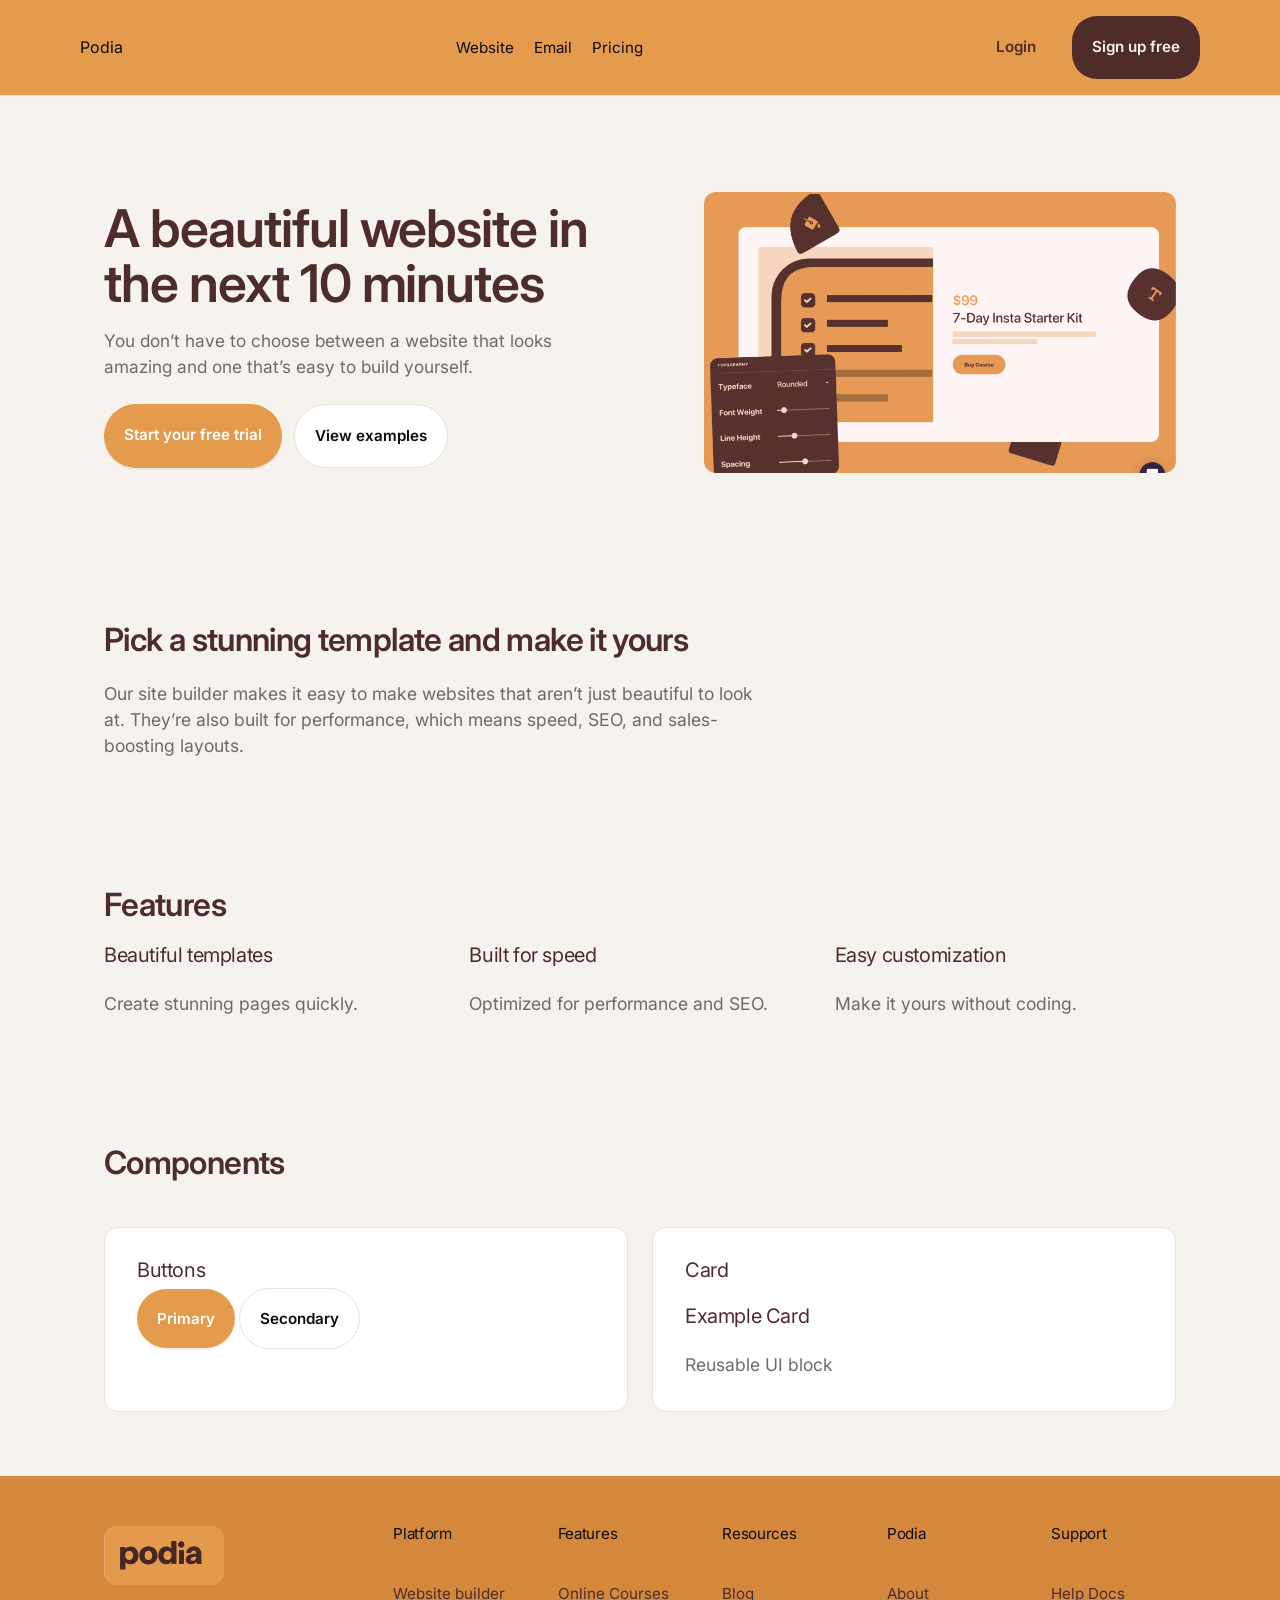
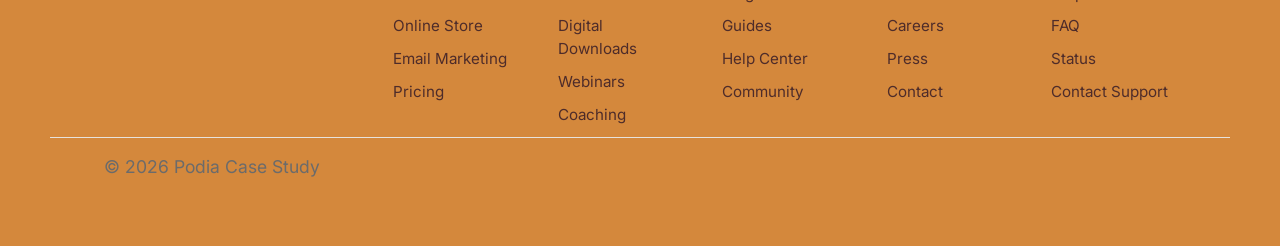
==== components/index.html @ c22b6709 "buttons" ====
<!DOCTYPE html>
<html lang="en">
<head>
  <meta charset="UTF-8">
  <meta name="viewport" content="width=device-width, initial-scale=1.0">
  <title>Podia Case Study</title>

  <!-- Font -->
  <link href="https://fonts.googleapis.com/css2?family=Inter:wght@300;400;600&display=swap" rel="stylesheet">

  <!-- CSS -->
  <link rel="stylesheet" href="../css/normalize.css">
  <link rel="stylesheet" href="../css/main.css">
</head>

<body>

<main class="page">

  <!-- NAV -->
  <header class="nav">
    <div class="container nav-inner">

      <div class="logo">Podia</div>

      <ul class="nav-links">
        <li><a href="#">Website</a></li>
        <li><a href="#">Email</a></li>
        <li><a href="#">Pricing</a></li>
      </ul>

      <div class="nav-actions">
        <a class="btn btn-login" href="#">Login</a>
        <a class="btn btn-signup" href="#">Sign up free</a>
      </div>

    </div>
  </header>

  <!-- HERO -->
  <section class="hero">
    <div class="container hero-inner">

      <div class="hero-text">
        <h1>A beautiful website in the next 10 minutes</h1>
        <p>
          You don’t have to choose between a website that looks amazing and one that’s easy to build yourself.
        </p>

        <div class="hero-buttons">
          <a class="btn btn-primary">Start your free trial</a>
          <a class="btn btn-secondary">View examples</a>
        </div>
      </div>

      <div class="hero-image">
       <img src="img/molecule-hero-card.png" alt="hero-image">
      </div>

    </div>
  </section>

  <section class="gallery section">
    <div class="container">
        <div class="container-header-grid">
            <header class="container-title">
                <h2>Pick a stunning template and make it yours</h2>
            </header>
        </div>
    <div class="container-body-grid">
        <p>Our site builder makes it easy to make websites that aren’t just beautiful to look at. They’re also built for performance, which means speed, SEO, and sales-boosting layouts.</p>
    </div>
    </div>

    


  </section>


  <!-- FEATURES -->
  <section class="section">
    <div class="container">

      <h2>Features</h2>

      <div class="grid-3">

        <div class="card">
          <h3>Beautiful templates</h3>
          <p>Create stunning pages quickly.</p>
        </div>

        <div class="card">
          <h3>Built for speed</h3>
          <p>Optimized for performance and SEO.</p>
        </div>

        <div class="card">
          <h3>Easy customization</h3>
          <p>Make it yours without coding.</p>
        </div>

      </div>

    </div>
  </section>

  <!-- COMPONENTS -->
  <section class="section">
    <div class="container">

      <h2>Components</h2>

      <div class="grid-2">

        <div class="component">
          <h3>Buttons</h3>
          <a class="btn btn-primary">Primary</a>
          <a class="btn btn-secondary">Secondary</a>
        </div>

        <div class="component">
          <h3>Card</h3>
          <div class="card">
            <h3>Example Card</h3>
            <p>Reusable UI block</p>
          </div>
        </div>

      </div>

    </div>
  </section>
</main>

 <!-- FOOTER -->
 <footer class="footer">

  <div class="container footer-grid">

    <!-- BRAND -->
    <div class="footer-branding">
      <img src="img/atom-header-logo.png" alt="logo">
    </div>

    <!-- COLUMN -->
    <div class="footer-col">
      <h3>Platform</h3>
      <a href="#">Website builder</a>
      <a href="#">Online Store</a>
      <a href="#">Email Marketing</a>
      <a href="#">Pricing</a>
    </div>

    <div class="footer-col">
      <h3>Features</h3>
      <a href="#">Online Courses</a>
      <a href="#">Digital Downloads</a>
      <a href="#">Webinars</a>
      <a href="#">Coaching</a>
    </div>

    <div class="footer-col">
      <h3>Resources</h3>
      <a href="#">Blog</a>
      <a href="#">Guides</a>
      <a href="#">Help Center</a>
      <a href="#">Community</a>
    </div>

    <div class="footer-col">
      <h3>Podia</h3>
      <a href="#">About</a>
      <a href="#">Careers</a>
      <a href="#">Press</a>
      <a href="#">Contact</a>
    </div>

    <div class="footer-col">
      <h3>Support</h3>
      <a href="#">Help Docs</a>
      <a href="#">FAQ</a>
      <a href="#">Status</a>
      <a href="#">Contact Support</a>
    </div>

  </div>

  <div class="footer-bottom">
    <div class="container">
      <p>© 2026 Podia Case Study</p>
    </div>
  </div>

</footer>



</body>
</html>
---- css/main.css ----
/* =========================
    base
========================= */

:root {
  --font: Inter, system-ui, sans-serif;

  --text: #0c0b11;
  --muted: #6b6b6b;

  --brown: #4E2C2A;
  --orange: #e59b4c;

  --bg: #f6f3ef;
  --card: #ffffff;
  --border: #e7e2dc;

  --radius: 14px;

  --space-1: 8px;
  --space-2: 16px;
  --space-3: 24px;
  --space-4: 32px;
  --space-5: 64px;
  --space-6: 96px;
}


/* =========================
   base reset
========================= */

* {
  margin: 0;
  padding: 0;
  box-sizing: border-box;
}

body {
  font-family: var(--font);
  background: var(--bg);
  color: var(--text);
  line-height: 1.5;
}

/* =========================
   typography
========================= */

h1, h2, h3 {
  color: var(--brown);
  line-height: 1.05;
  letter-spacing: -0.02em;
}

h1 {
  font-size: 3.2rem;
  font-weight: 600;
}

h2 {
  font-size: 2rem;
  font-weight: 600;
  margin-bottom: var(--space-3);
}

h3 {
  font-size: 1.25rem;
  padding-bottom: 25px;
}

p {
  color: var(--muted);
  font-size: 1.1rem;
  max-width: 60ch;
}

/* =========================
   layout system
========================= */

.page {
  width: 100%;
}

.container {
  max-width: 1120px;
  margin: 0 auto;
  padding: 0 var(--space-3);
}

.section {
  padding: var(--space-5) 0;
}

/* =========================
    hero
========================= */

.hero {
  padding: 96px 0 80px;
}

.hero-inner {
  display: grid;
  grid-template-columns: 1.1fr 1fr;
  gap: 80px;
  align-items: center;
}

.hero h1 {
  font-size: 3.25rem;
  line-height: 1.05;
  letter-spacing: -0.02em;
  font-weight: 600;
  margin-bottom: 16px;
}

.hero p {
  font-size: 1.08rem;
  color: var(--muted);
  max-width: 480px;
  margin-bottom: 24px;
}

.hero-buttons {
  display: flex;
  gap: 12px;
}

/* =========================
   grid
========================= */

.grid-3 {
  display: grid;
  grid-template-columns: repeat(3, 1fr);
  gap: 24px;
}

.grid-2 {
  display: grid;
  grid-template-columns: 1fr 1fr;
  gap: 24px;
}

/* =========================
    component
========================= */

.component {
  background: var(--card);
  border: 1px solid var(--border);
  border-radius: var(--radius);
  padding: var(--space-4);
  margin-top: var(--space-3);
}

/* =========================
    nav
========================= */

.nav {
  background: #e59b4c;
  border-bottom: 1px solid var(--border);
}

.nav-inner {
  display: flex;
  justify-content: space-between;
  align-items: center;
  padding: 16px 0;
}

.nav-links {
  display: flex;
  gap: 20px;
  list-style: none;
}

.nav-links a {
  text-decoration: none;
  color: var(--text);
  font-size: 0.95rem;
}

.nav-actions {
  display: flex;
  gap: 16px;
  align-items: center;
}


/* =========================
    buttons
========================= */

.btn {
  padding: 20px 20px;
  border-radius: 999px;
  font-size: 0.95rem;
  font-weight: 600;
  text-decoration: none;
}

.btn-signup {
    border-radius: 25px;
    background-color: #4E2C2A;
    text-decoration: none;
    color: #f6f3ef;
}

.btn-login {
    color:#4E2C2A;
}
.btn-primary {
  background: var(--orange);
  color: white;
  box-shadow: 0 2px 0 rgba(0,0,0,0.05);
}

.btn-primary:hover {
  background: #d4883c;
}

.btn-secondary {
  border: 1px solid var(--border);
  background: white;
  color: var(--text);
}

/* =========================
   footer
========================= */

.footer {
  background: #d4883c;
  padding: 50px;
  color: #4E2C2A;
}

/* GRID */
.footer-grid {
  display: grid;
  grid-template-columns: 2fr repeat(5, 1fr);
  gap: 40px;
  background: #d4883c;
}

/* BRAND */
.footer-branding img {
  max-width: 120px;
}

/* HEADINGS */
.footer-col h3 {
  font-size: 0.95rem;
  margin-bottom: 16px;
  color: var(--text);
}

/* LINKS */
.footer-col a {
  display: block;
  text-decoration: none;
  color: #4E2C2A;
  font-size: 0.95rem;
  margin-bottom: 10px;
  transition: 0.2s ease;
}

.footer-col a:hover {
  color: var(--text);
  text-decoration: underline;
}

/* BOTTOM BAR */
.footer-bottom {
  border-top: 1px solid var(--border);
  padding: 16px 0;
  font-size: 0.85rem;
  color: var(--muted);
}

/* RESPONSIVE */
@media (max-width: 900px) {
  .footer-grid {
    grid-template-columns: 1fr 1fr;
    gap: 32px;
  }
}

@media (max-width: 600px) {
  .footer-grid {
    grid-template-columns: 1fr;
  }
}

/* =========================
    images
========================= */

img {
  max-width: 100%;
  border-radius: 12px;
}

/* =========================
   responsives
========================= */

@media (max-width: 768px) {
  .hero-inner {
    grid-template-columns: 1fr;
    text-align: center;
  }

  .hero-buttons {
    justify-content: center;
  }

  .grid-3,
  .grid-2 {
    grid-template-columns: 1fr;
  }
}
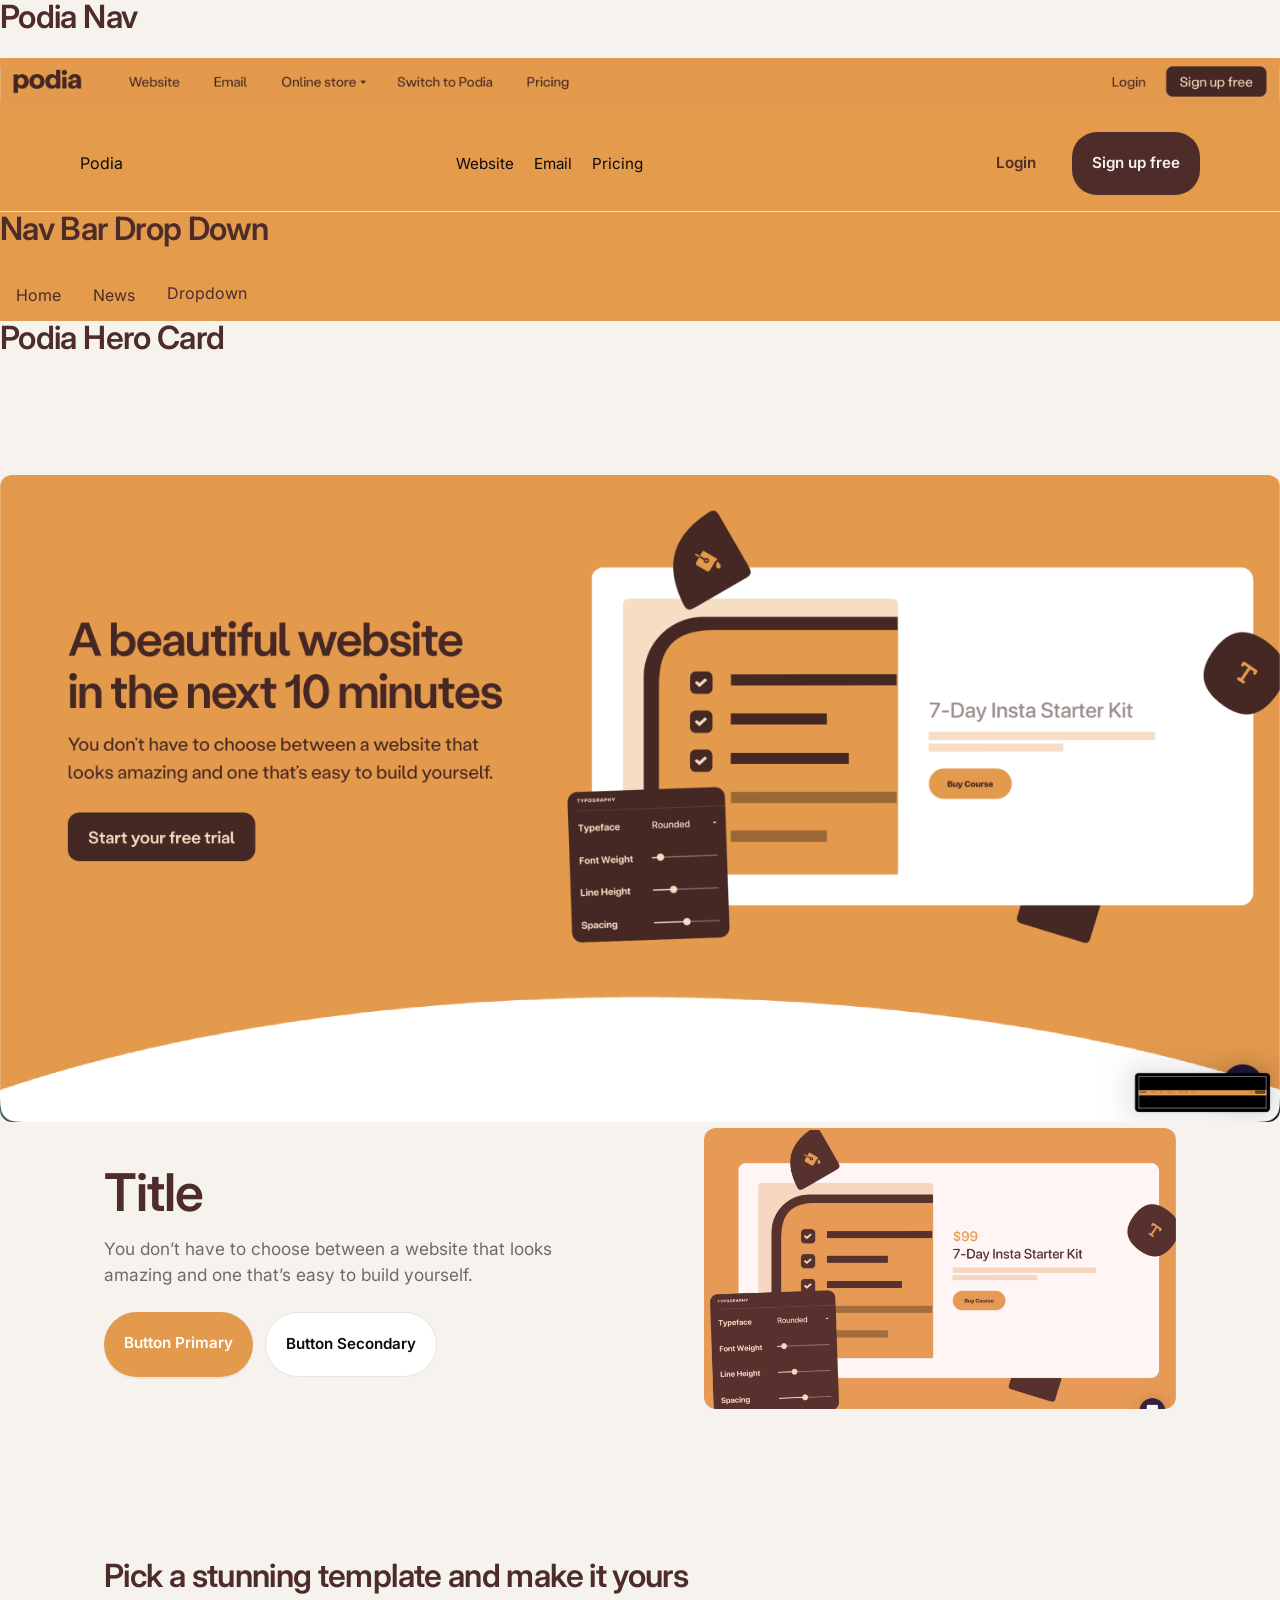
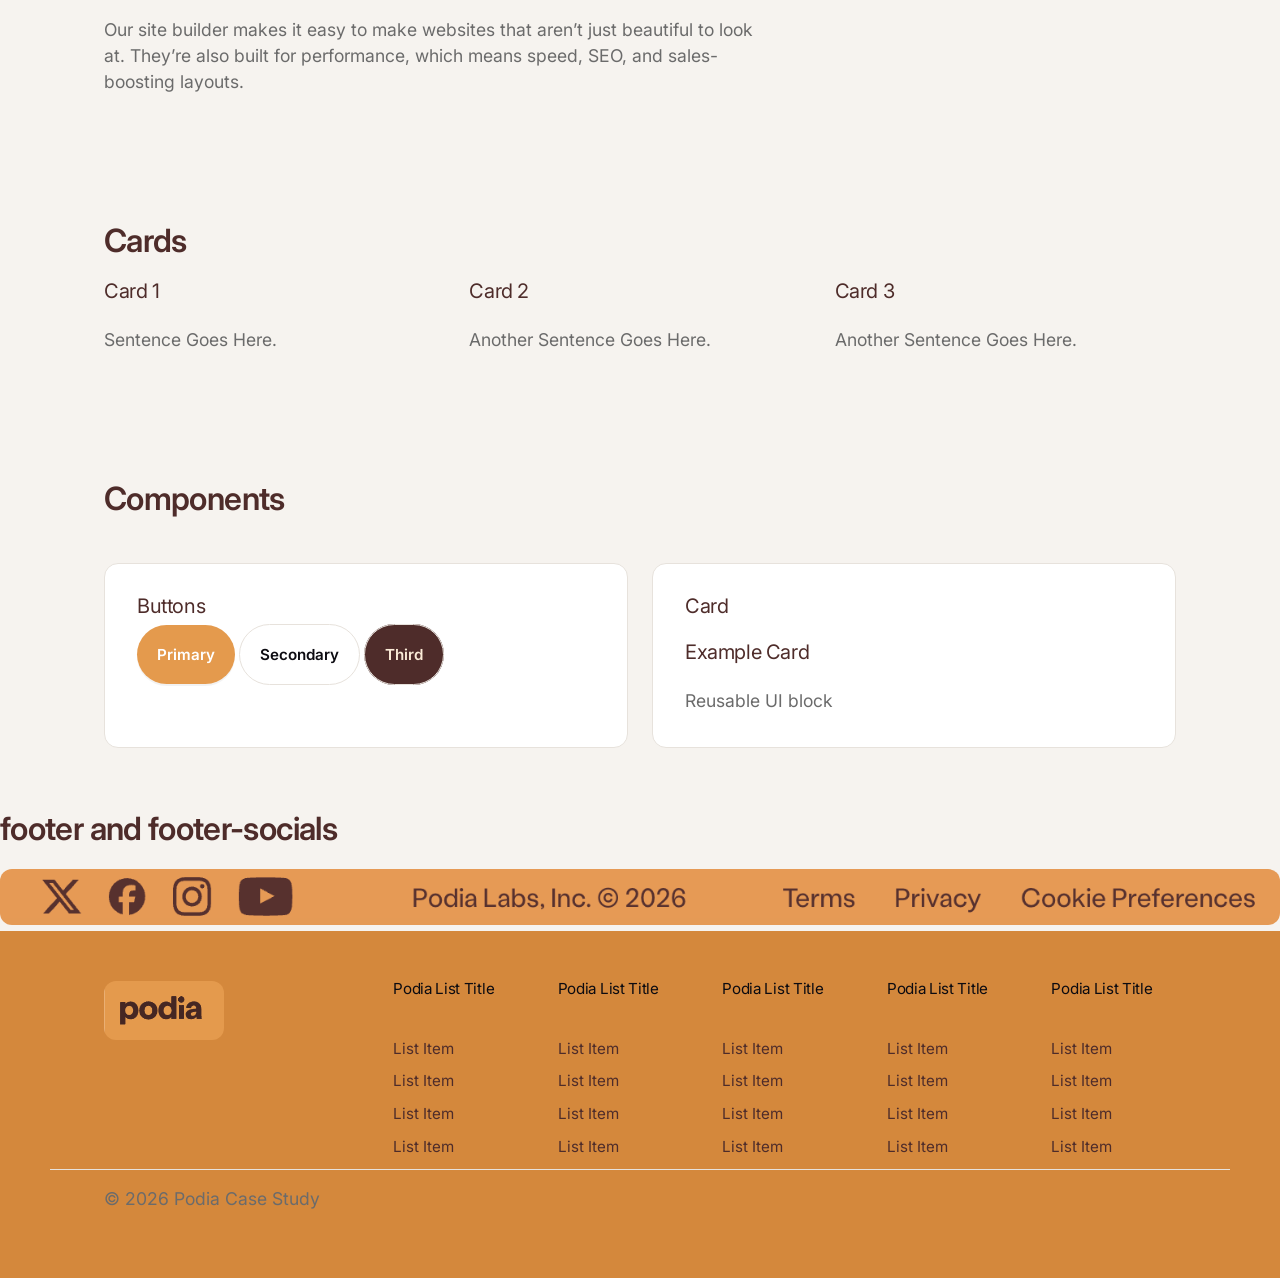
==== commit ac838176: "nav bar and edits to components components instead of recreate the website" ====
--- a/components/index.html
+++ b/components/index.html
@@ -18,7 +18,10 @@
 <main class="page">
 
   <!-- NAV -->
+
+  <h2> Podia Nav </h2>
   <header class="nav">
+    <img src="img/podia-header.png">
     <div class="container nav-inner">
 
       <div class="logo">Podia</div>
@@ -35,21 +38,40 @@
       </div>
 
     </div>
-  </header>
+</header>
+
+    <div class="navbar">
+    <h2>Nav Bar Drop Down</h2>
+        <a href="#home">Home</a>
+  <a href="#news">News</a>
+  <div class="dropdown">
+    <button class="dropbtn">Dropdown
+      <i class="fa fa-caret-down"></i>
+    </button>
+    <div class="dropdown-content">
+      <a href="#">Link 1</a>
+      <a href="#">Link 2</a>
+      <a href="#">Link 3</a>
+    </div>
+  </div>
+ </div>
 
   <!-- HERO -->
+   <h2> Podia Hero Card</h2>
   <section class="hero">
+    <div class="hero-card">
+        <img src="img/organism-hero.png">
     <div class="container hero-inner">
 
       <div class="hero-text">
-        <h1>A beautiful website in the next 10 minutes</h1>
+        <h1>Title</h1>
         <p>
           You don’t have to choose between a website that looks amazing and one that’s easy to build yourself.
         </p>
 
         <div class="hero-buttons">
-          <a class="btn btn-primary">Start your free trial</a>
-          <a class="btn btn-secondary">View examples</a>
+          <a class="btn btn-primary">Button Primary</a>
+          <a class="btn btn-secondary">Button Secondary</a>
         </div>
       </div>
 
@@ -57,6 +79,7 @@
        <img src="img/molecule-hero-card.png" alt="hero-image">
       </div>
 
+    </div>
     </div>
   </section>
 
@@ -71,34 +94,32 @@
         <p>Our site builder makes it easy to make websites that aren’t just beautiful to look at. They’re also built for performance, which means speed, SEO, and sales-boosting layouts.</p>
     </div>
     </div>
-
-    
-
-
-  </section>
+  </section>
+
+  
 
 
   <!-- FEATURES -->
   <section class="section">
     <div class="container">
 
-      <h2>Features</h2>
+      <h2>Cards</h2>
 
       <div class="grid-3">
 
         <div class="card">
-          <h3>Beautiful templates</h3>
-          <p>Create stunning pages quickly.</p>
+          <h3>Card 1</h3>
+          <p>Sentence Goes Here.</p>
         </div>
 
         <div class="card">
-          <h3>Built for speed</h3>
-          <p>Optimized for performance and SEO.</p>
+          <h3>Card 2</h3>
+          <p>Another Sentence Goes Here.</p>
         </div>
 
         <div class="card">
-          <h3>Easy customization</h3>
-          <p>Make it yours without coding.</p>
+          <h3>Card 3 </h3>
+          <p>Another Sentence Goes Here.</p>
         </div>
 
       </div>
@@ -118,7 +139,10 @@
           <h3>Buttons</h3>
           <a class="btn btn-primary">Primary</a>
           <a class="btn btn-secondary">Secondary</a>
-        </div>
+          <a class="btn btn-tertiary">Third</a>
+        </div>
+
+
 
         <div class="component">
           <h3>Card</h3>
@@ -134,6 +158,8 @@
   </section>
 </main>
 
+<h2> footer and footer-socials </h2>
+<img src="img/footer-socials.png">
  <!-- FOOTER -->
  <footer class="footer">
 
@@ -141,49 +167,51 @@
 
     <!-- BRAND -->
     <div class="footer-branding">
-      <img src="img/atom-header-logo.png" alt="logo">
+      <img src="img/atom-header-logo.png" alt="Podia logo">
     </div>
 
     <!-- COLUMN -->
     <div class="footer-col">
-      <h3>Platform</h3>
-      <a href="#">Website builder</a>
-      <a href="#">Online Store</a>
-      <a href="#">Email Marketing</a>
-      <a href="#">Pricing</a>
-    </div>
-
-    <div class="footer-col">
-      <h3>Features</h3>
-      <a href="#">Online Courses</a>
-      <a href="#">Digital Downloads</a>
-      <a href="#">Webinars</a>
-      <a href="#">Coaching</a>
-    </div>
-
-    <div class="footer-col">
-      <h3>Resources</h3>
-      <a href="#">Blog</a>
-      <a href="#">Guides</a>
-      <a href="#">Help Center</a>
-      <a href="#">Community</a>
-    </div>
-
-    <div class="footer-col">
-      <h3>Podia</h3>
-      <a href="#">About</a>
-      <a href="#">Careers</a>
-      <a href="#">Press</a>
-      <a href="#">Contact</a>
-    </div>
-
-    <div class="footer-col">
-      <h3>Support</h3>
-      <a href="#">Help Docs</a>
-      <a href="#">FAQ</a>
-      <a href="#">Status</a>
-      <a href="#">Contact Support</a>
-    </div>
+      <h3>Podia List Title</h3>
+      <a href="#">List Item </a>
+      <a href="#">List Item </a>
+      <a href="#">List Item </a>
+      <a href="#">List Item </a>
+    </div>
+
+  <div class="footer-col">
+      <h3>Podia List Title</h3>
+      <a href="#">List Item </a>
+      <a href="#">List Item </a>
+      <a href="#">List Item </a>
+      <a href="#">List Item </a>
+    </div>
+
+  <div class="footer-col">
+      <h3>Podia List Title</h3>
+      <a href="#">List Item </a>
+      <a href="#">List Item </a>
+      <a href="#">List Item </a>
+      <a href="#">List Item </a>
+    </div>
+
+  <div class="footer-col">
+      <h3>Podia List Title</h3>
+      <a href="#">List Item </a>
+      <a href="#">List Item </a>
+      <a href="#">List Item </a>
+      <a href="#">List Item </a>
+    </div>
+
+
+     <div class="footer-col">
+      <h3>Podia List Title</h3>
+      <a href="#">List Item </a>
+      <a href="#">List Item </a>
+      <a href="#">List Item </a>
+      <a href="#">List Item </a>
+    </div>
+
 
   </div>
 
--- a/css/main.css
+++ b/css/main.css
@@ -9,7 +9,7 @@
   --muted: #6b6b6b;
 
   --brown: #4E2C2A;
-  --orange: #e59b4c;
+  --orange: #E49A4D;
 
   --bg: #f6f3ef;
   --card: #ffffff;
@@ -192,6 +192,82 @@
 
 
 /* =========================
+    nav bar dropdown menu
+========================= */
+/* Navbar container */
+.navbar {
+  overflow: hidden;
+  background-color: #e59b4c;
+  font-family: Inter, system-ui, sans-serif;
+}
+
+/* Links inside the navbar */
+.navbar a {
+  float: left;
+  font-size: 16px;
+  color:#4E2C2A;
+  text-align: center;
+  padding: 14px 16px;
+  text-decoration: none;
+}
+
+/* The dropdown container */
+.dropdown {
+  float: left;
+  overflow: hidden;
+}
+
+/* Dropdown button */
+.dropdown .dropbtn {
+  font-size: 16px;
+  border: none;
+  outline: none;
+  color:#4E2C2A;
+  padding: 14px 16px;
+  background-color: inherit;
+  font-family: inherit; /* Important for vertical align on mobile phones */
+  margin: 0; /* Important for vertical align on mobile phones */
+}
+
+/* Add a red background color to navbar links on hover */
+.navbar a:hover, .dropdown:hover .dropbtn {
+  background-color: #4E2C2A;
+}
+
+/* Dropdown content (hidden by default) */
+.dropdown-content {
+  display: none;
+  position: absolute;
+  background-color: #F6D6BF;
+  min-width: 160px;
+  box-shadow: 0px 8px 16px 0px rgba(0,0,0,0.2);
+  z-index: 1;
+}
+
+/* Links inside the dropdown */
+.dropdown-content a {
+  float: none;
+  color: black;
+  padding: 12px 16px;
+  text-decoration: none;
+  display: block;
+  text-align: left;
+}
+
+/* Add a grey background color to dropdown links on hover */
+.dropdown-content a:hover {
+  background-color: #ddd;
+}
+
+/* Show the dropdown menu on hover */
+.dropdown:hover .dropdown-content {
+  display: block; 
+}
+
+
+
+
+/* =========================
     buttons
 ========================= */
 
@@ -229,6 +305,18 @@
   color: var(--text);
 }
 
+.btn-tertiary {
+ border: 1px solid var(--border);
+ background-color: #4E2C2A;
+ color:antiquewhite;
+ transition-duration: 0.5s; 
+}
+
+.btn-tertiary:hover {
+    background-color: #d4883c;
+    color: #4E2C2A;
+}
+
 /* =========================
    footer
 ========================= */
@@ -237,6 +325,10 @@
   background: #d4883c;
   padding: 50px;
   color: #4E2C2A;
+}
+
+.footer-grid {
+  grid-template-columns: 2fr 1fr 1fr 1fr;
 }
 
 /* GRID */
@@ -325,5 +417,21 @@
   }
 }
 
-
-
+/* =========================
+  cta
+========================= */
+.cta {
+  text-align: center;
+}
+
+.center {
+  text-align: center;
+}
+
+.cta p {
+  margin: 16px auto 24px;
+}
+
+
+
+
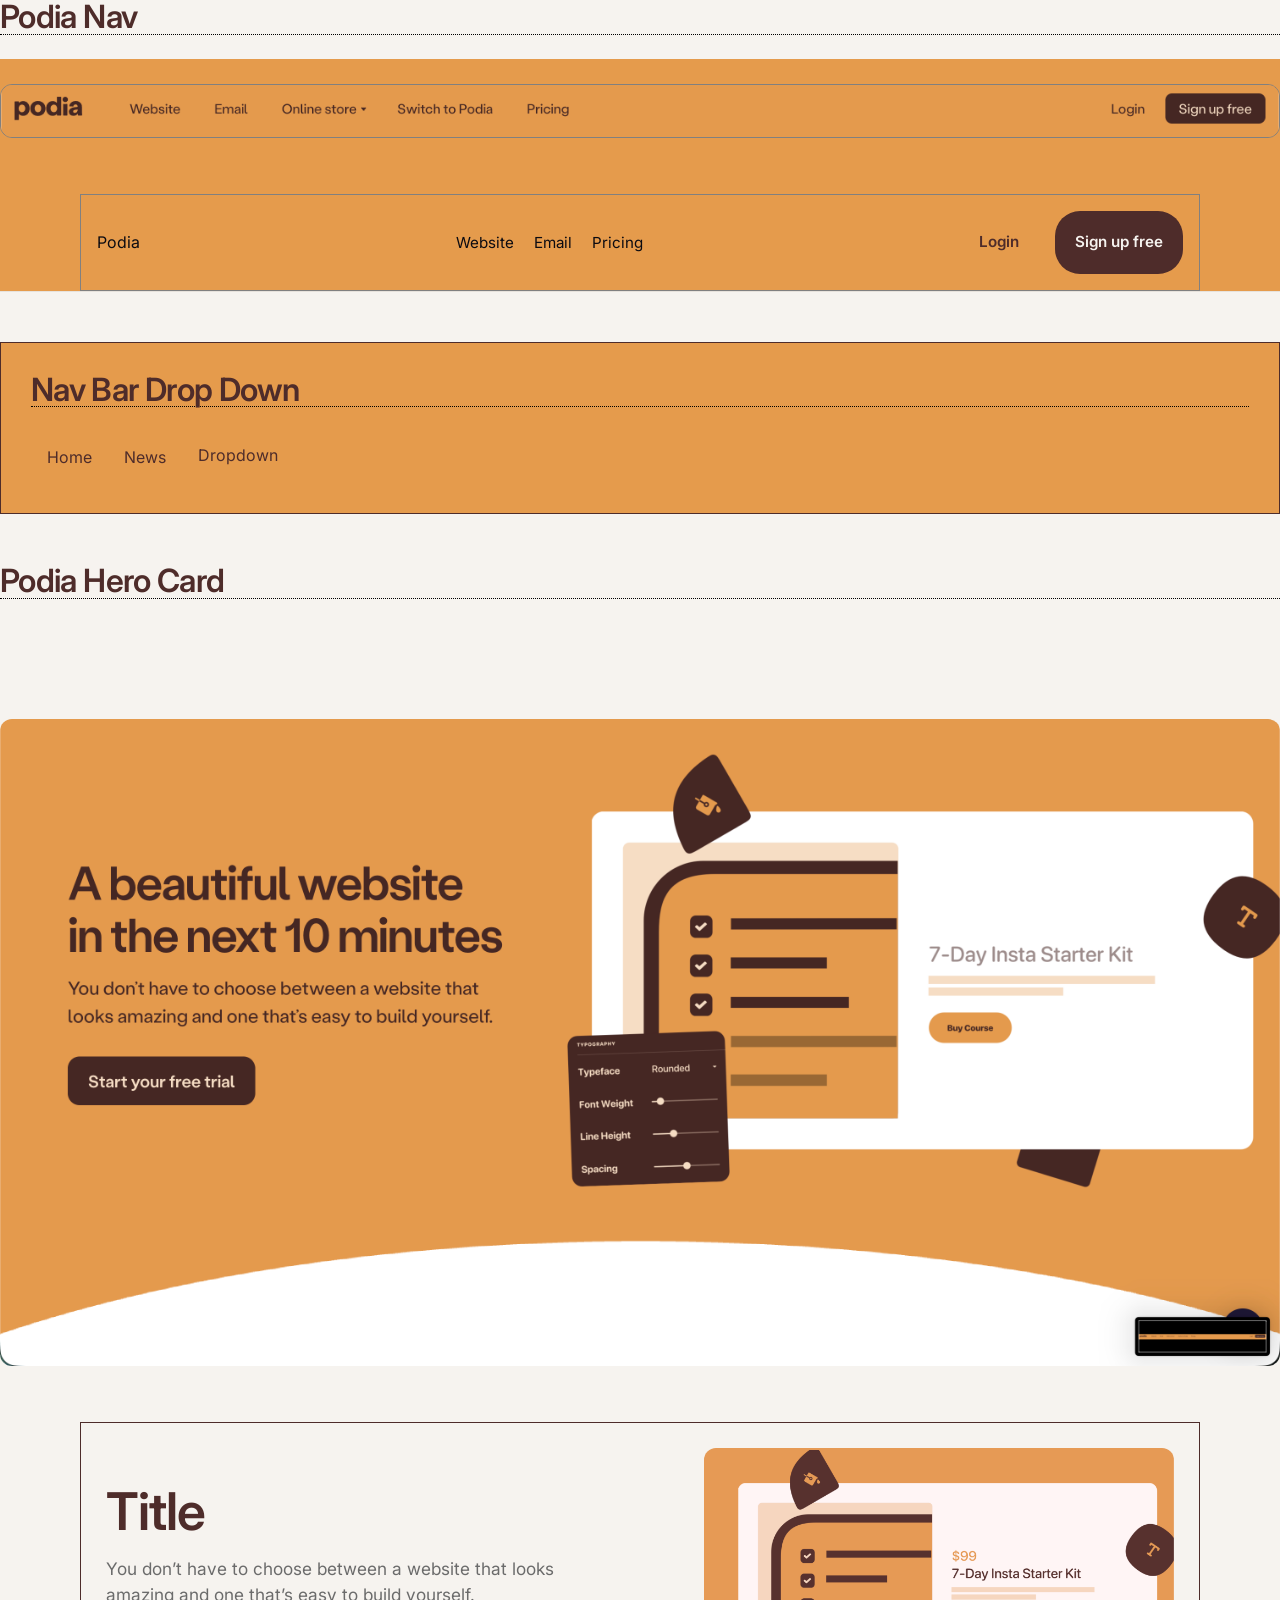
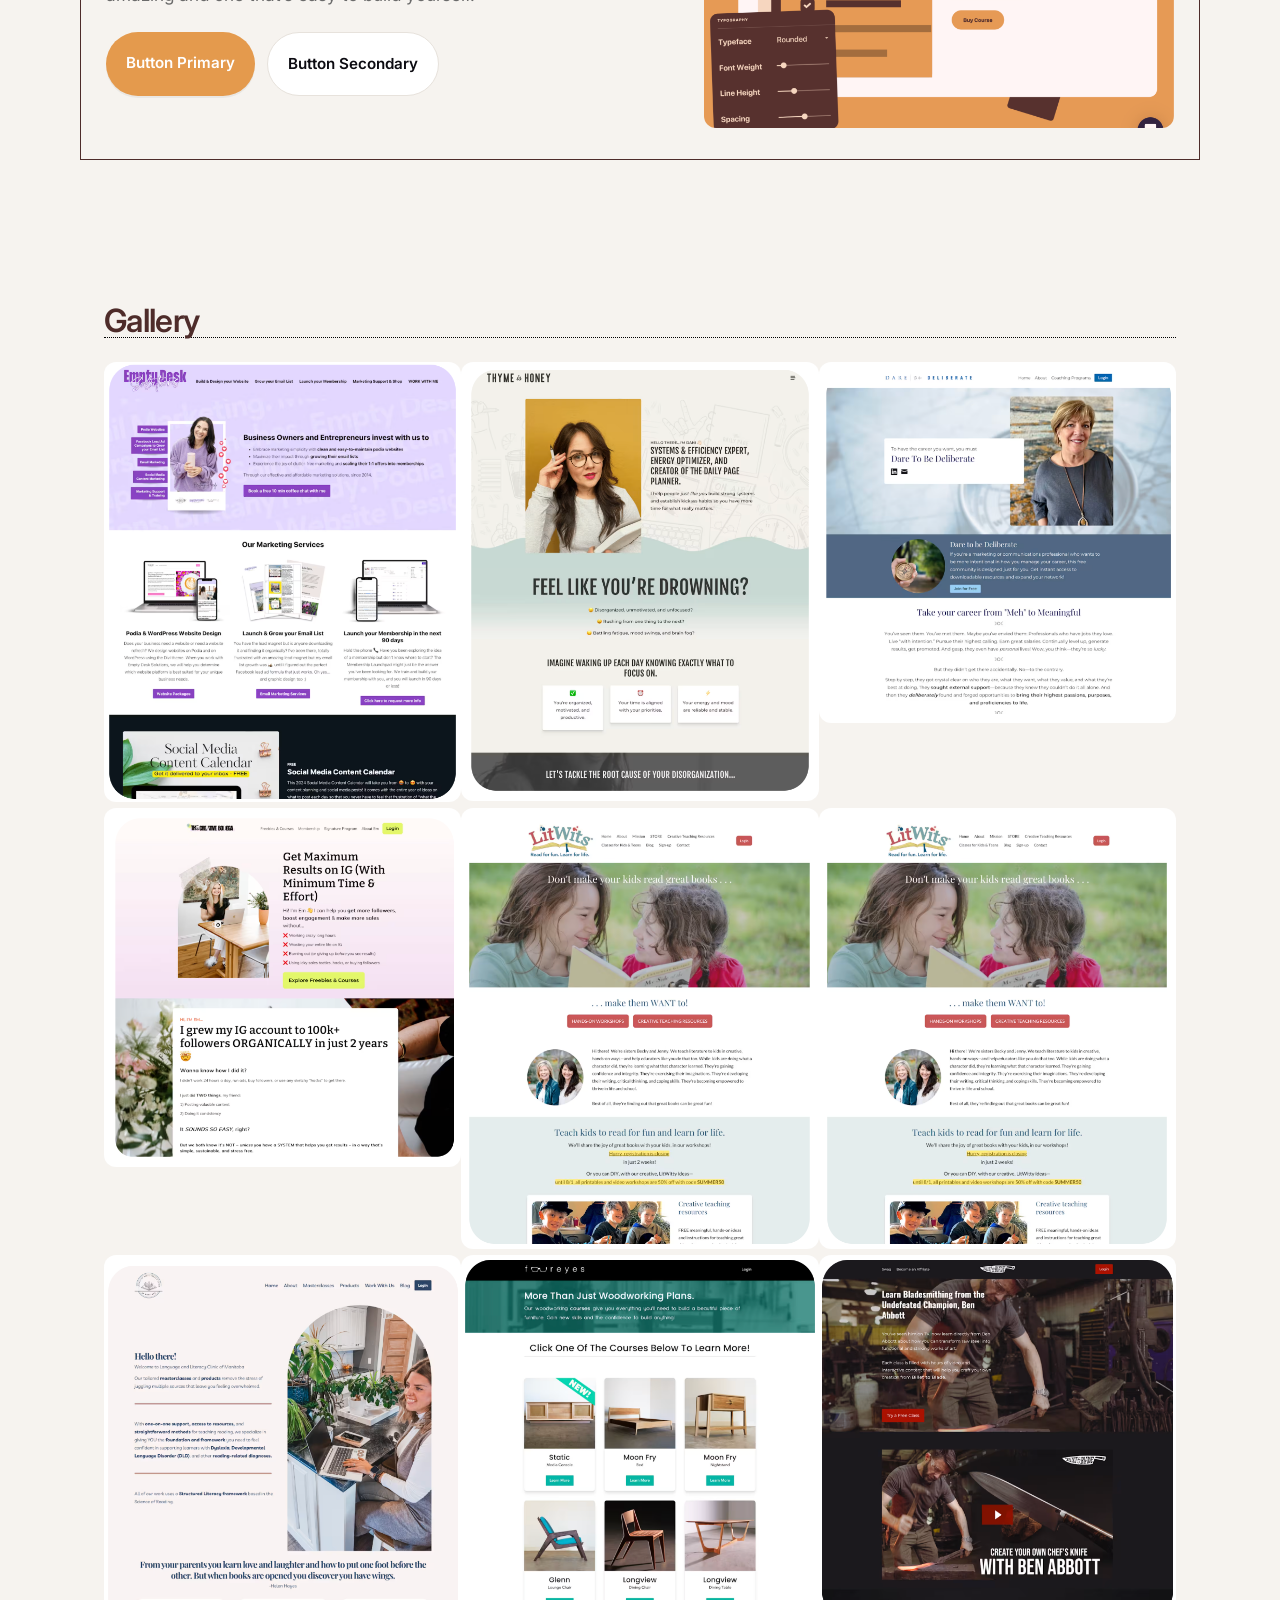
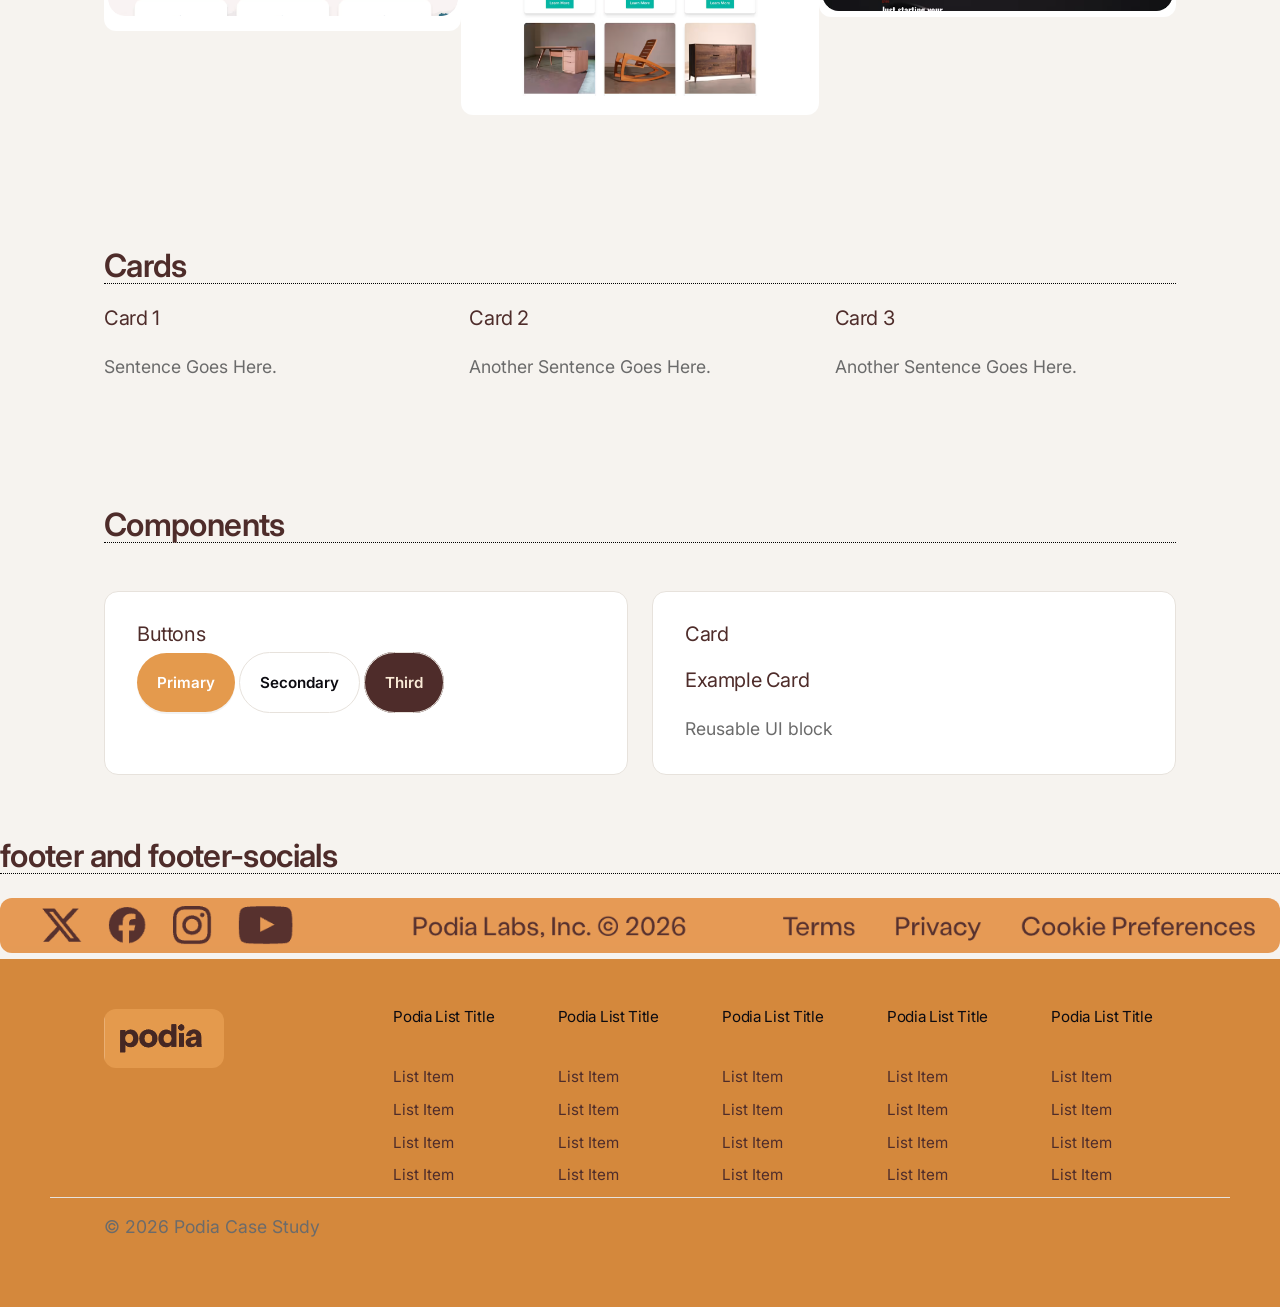
==== commit 4dc62066: "grid & added border around my components" ====
--- a/components/index.html
+++ b/components/index.html
@@ -87,11 +87,40 @@
     <div class="container">
         <div class="container-header-grid">
             <header class="container-title">
-                <h2>Pick a stunning template and make it yours</h2>
+                <h2>Gallery</h2>
             </header>
         </div>
     <div class="container-body-grid">
-        <p>Our site builder makes it easy to make websites that aren’t just beautiful to look at. They’re also built for performance, which means speed, SEO, and sales-boosting layouts.</p>
+        <ul class="gallery-grid">
+            <li>
+                <img src="img/template-card.png">
+            </li>
+             <li>
+                <img src="img/template-card2.png">
+            </li>
+             <li>
+                <img src="img/template-card3.png">
+            </li>
+             <li>
+                <img src="img/template-card4.png">
+            </li>
+             <li>
+                <img src="img/template-card5.png">
+            </li>
+             <li>
+                <img src="img/template-card6.png">
+            </li>
+            <li>
+                <img src="img/template-card7.png">
+            </li>
+             <li>
+                <img src="img/template-card8.png">
+            </li>
+             <li>
+                <img src="img/template-card9.png">
+            </li>
+
+        </ul>
     </div>
     </div>
   </section>
--- a/css/main.css
+++ b/css/main.css
@@ -62,6 +62,8 @@
   font-size: 2rem;
   font-weight: 600;
   margin-bottom: var(--space-3);
+  border-bottom: 1px dotted black; 
+  
 }
 
 h3 {
@@ -106,6 +108,9 @@
   grid-template-columns: 1.1fr 1fr;
   gap: 80px;
   align-items: center;
+  padding: 25px;
+  border: 1px solid var(--brown);
+  margin-top: 50px;
 }
 
 .hero h1 {
@@ -144,6 +149,13 @@
   gap: 24px;
 }
 
+.gallery-grid {
+    flex-direction: row;
+    display: inline-grid;
+    grid-template-columns: auto auto auto;
+    
+}
+
 /* =========================
     component
 ========================= */
@@ -160,6 +172,11 @@
     nav
 ========================= */
 
+.nav img {
+border: 1px solid grey;
+margin-top: 25px;
+}
+
 .nav {
   background: #e59b4c;
   border-bottom: 1px solid var(--border);
@@ -169,7 +186,9 @@
   display: flex;
   justify-content: space-between;
   align-items: center;
-  padding: 16px 0;
+  padding: 16px;
+  border: 1px solid grey;
+  margin-top: 50px;
 }
 
 .nav-links {
@@ -189,6 +208,7 @@
   gap: 16px;
   align-items: center;
 }
+
 
 
 /* =========================
@@ -199,6 +219,10 @@
   overflow: hidden;
   background-color: #e59b4c;
   font-family: Inter, system-ui, sans-serif;
+  padding: 30px;
+  margin-top: 50px;
+  margin-bottom: 50px;
+  border: 1px solid #4E2C2A;
 }
 
 /* Links inside the navbar */
@@ -227,11 +251,21 @@
   background-color: inherit;
   font-family: inherit; /* Important for vertical align on mobile phones */
   margin: 0; /* Important for vertical align on mobile phones */
-}
+  border-radius: 20px;
+}
+
+.dropdown .dropbtn:hover { 
+    background-color: #e7e2dc;
+    color:#4E2C2A;
+    border-radius: 20px;
+}
+
 
 /* Add a red background color to navbar links on hover */
 .navbar a:hover, .dropdown:hover .dropbtn {
   background-color: #4E2C2A;
+  color: #e7e2dc;
+  border-radius: 20px;
 }
 
 /* Dropdown content (hidden by default) */
@@ -242,6 +276,7 @@
   min-width: 160px;
   box-shadow: 0px 8px 16px 0px rgba(0,0,0,0.2);
   z-index: 1;
+  border-radius: 20px;
 }
 
 /* Links inside the dropdown */
@@ -252,18 +287,18 @@
   text-decoration: none;
   display: block;
   text-align: left;
-}
-
-/* Add a grey background color to dropdown links on hover */
+  
+}
+
+/* Add a light background color to dropdown links on hover */
 .dropdown-content a:hover {
-  background-color: #ddd;
+  background-color: #FFF5F5;
 }
 
 /* Show the dropdown menu on hover */
 .dropdown:hover .dropdown-content {
   display: block; 
 }
-
 
 
 
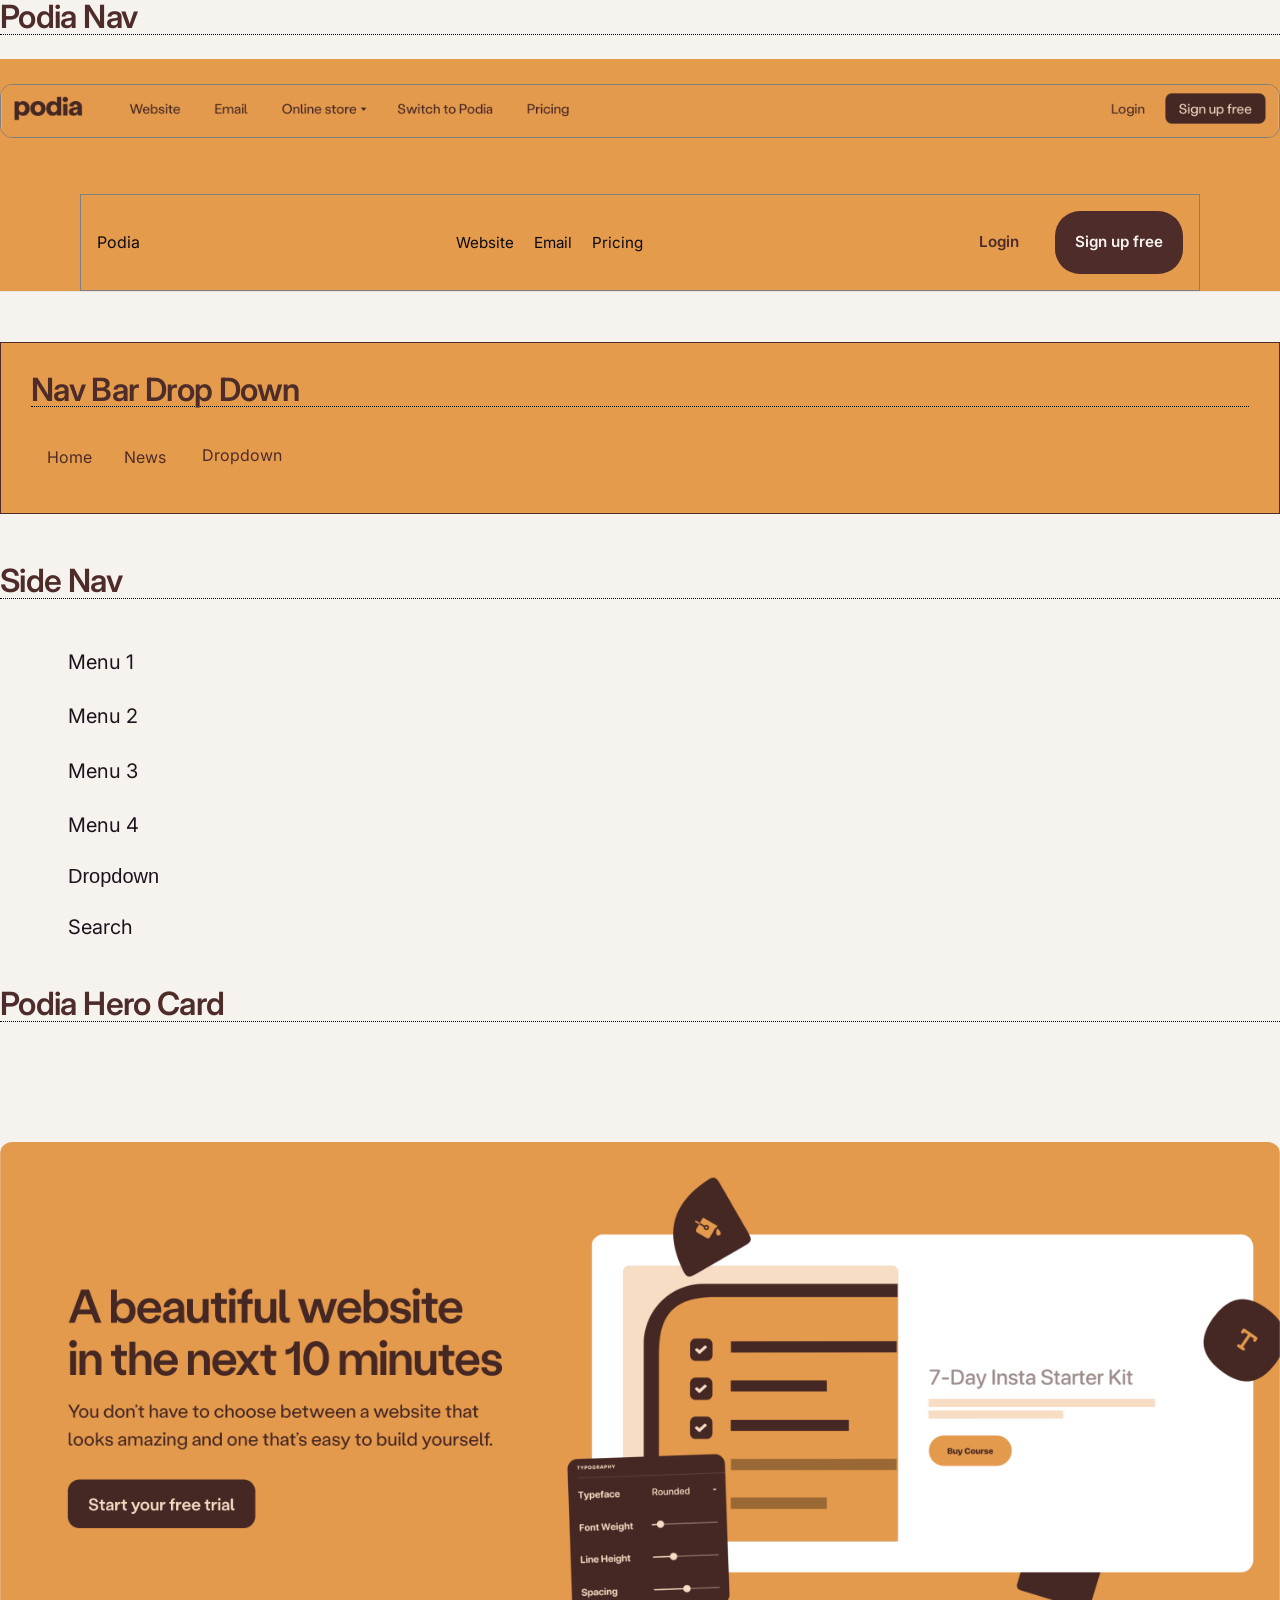
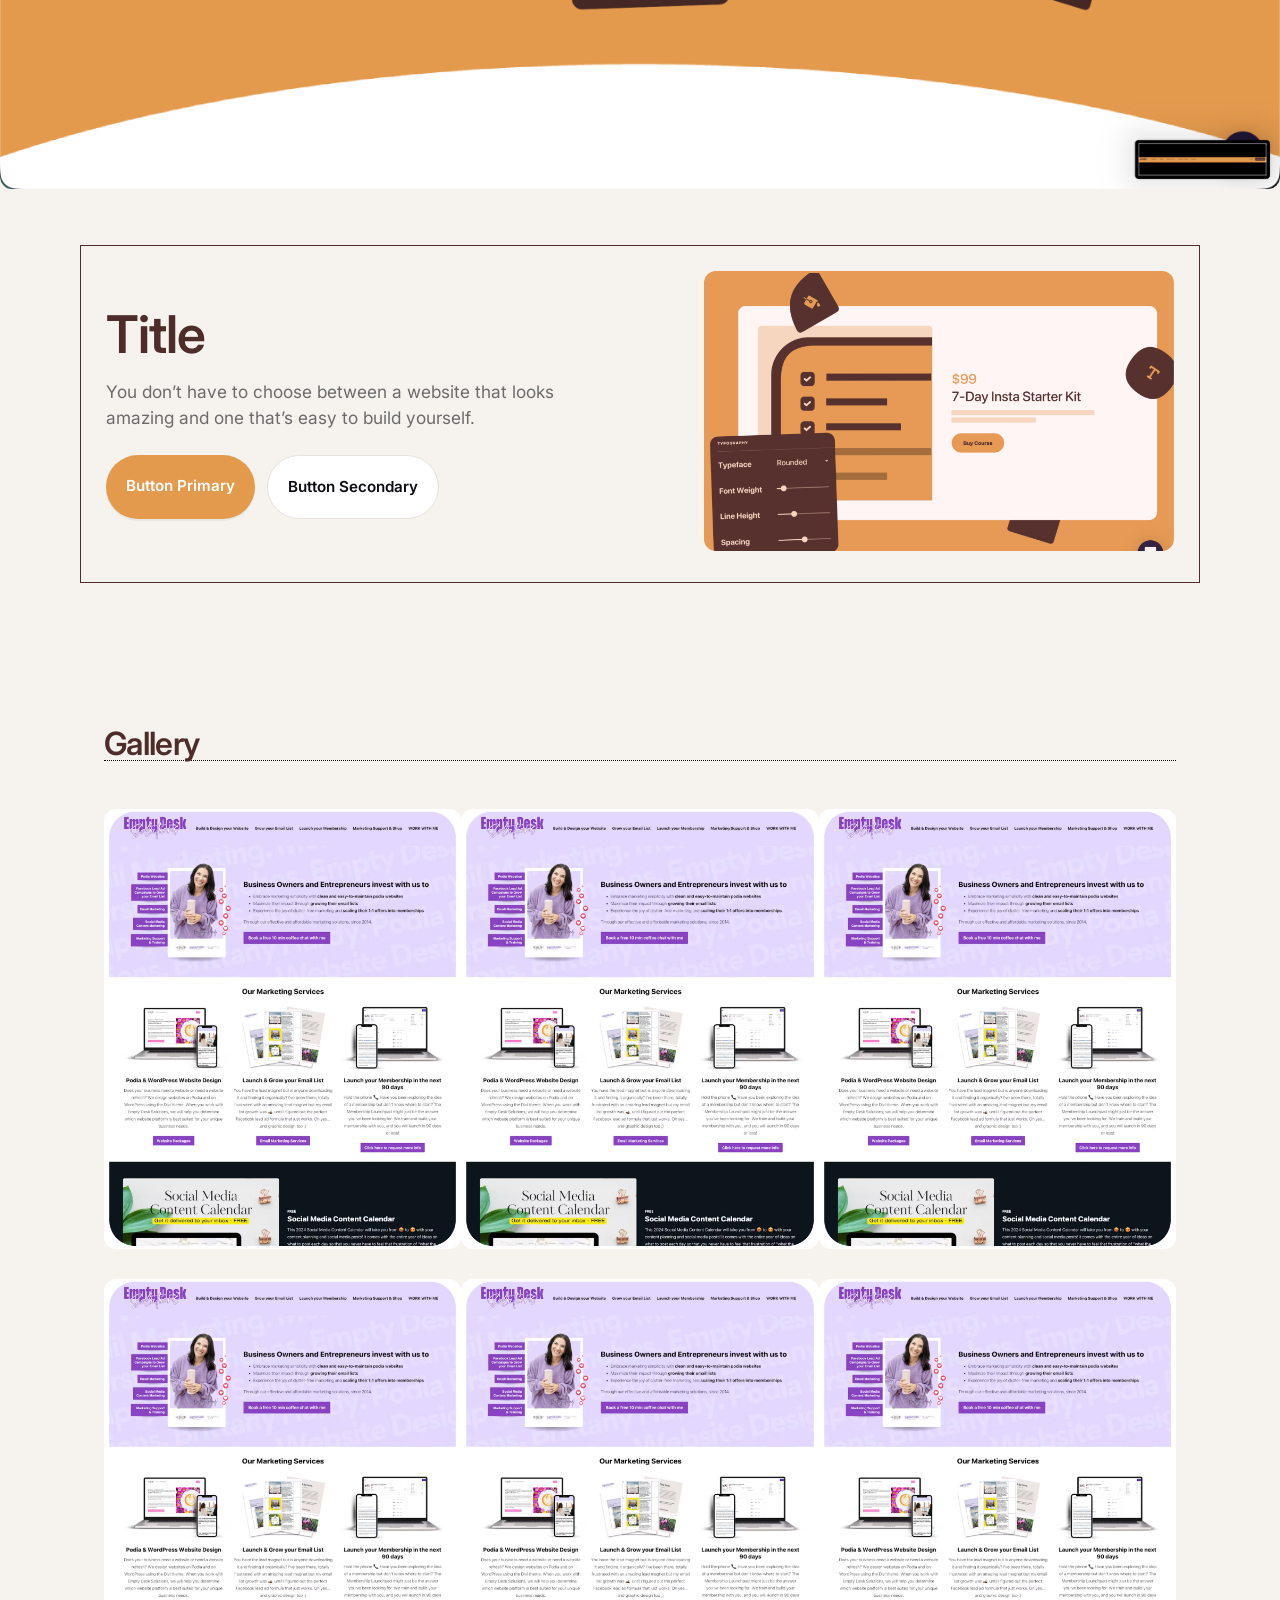
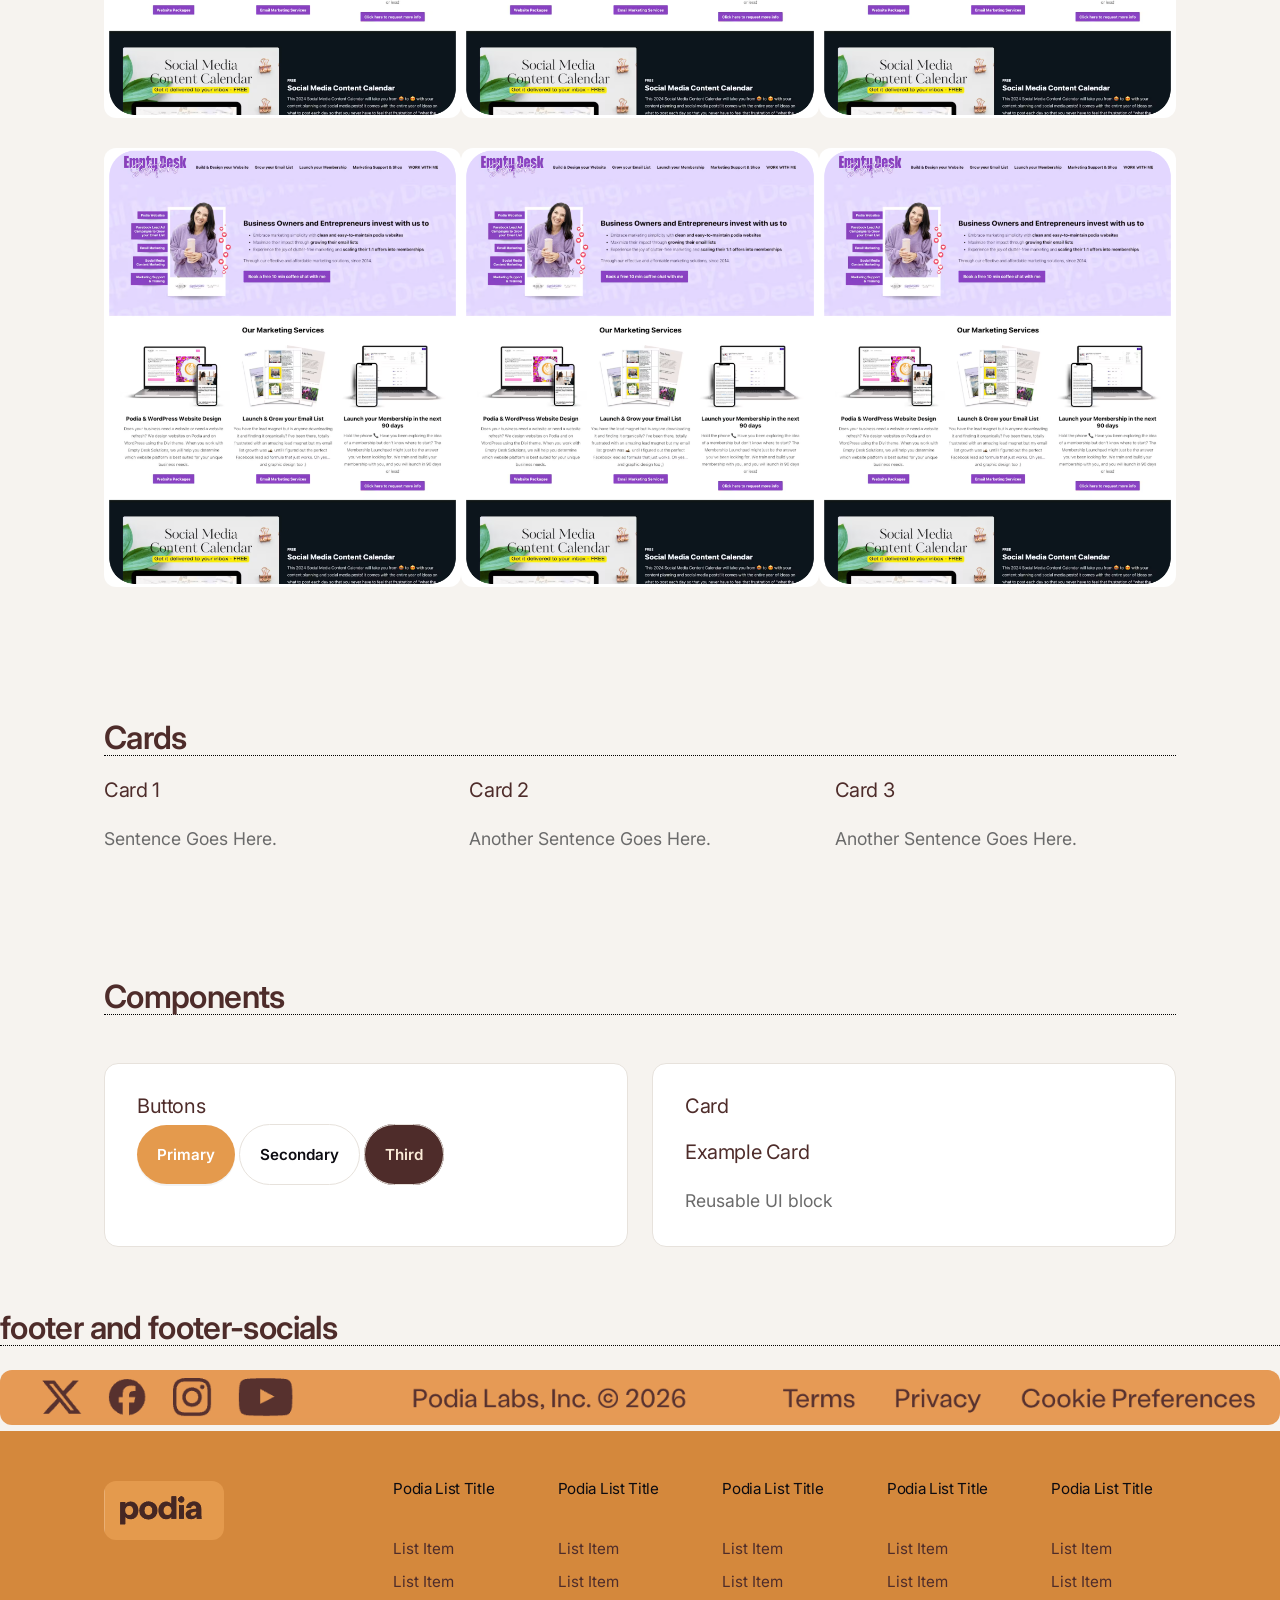
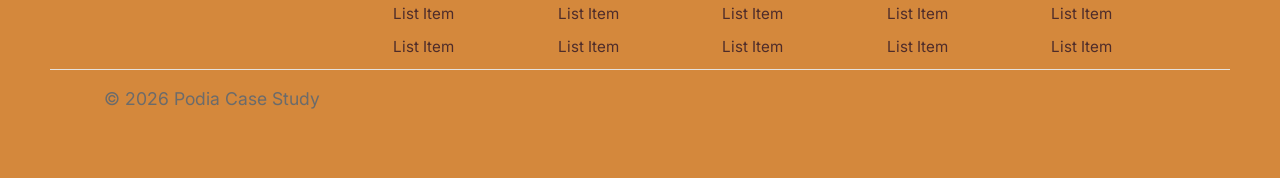
==== commit f690c351: "sidenav" ====
--- a/components/index.html
+++ b/components/index.html
@@ -56,6 +56,23 @@
   </div>
  </div>
 
+ <h2> Side Nav</h2>
+ <div class="sidenav">
+    <a href="#">Menu 1</a>
+  <a href="#">Menu 2</a>
+  <a href="#">Menu 3</a>
+  <a href="#">Menu 4</a>
+  <button class="dropdown-btn">Dropdown
+    <i class="fa fa-caret-down"></i>
+  </button>
+  <div class="dropdown-container">
+    <a href="#">Link 1</a>
+    <a href="#">Link 2</a>
+    <a href="#">Link 3</a>
+  </div>
+  <a href="#">Search</a>
+ </div>
+
   <!-- HERO -->
    <h2> Podia Hero Card</h2>
   <section class="hero">
@@ -93,31 +110,58 @@
     <div class="container-body-grid">
         <ul class="gallery-grid">
             <li>
-                <img src="img/template-card.png">
-            </li>
-             <li>
-                <img src="img/template-card2.png">
-            </li>
-             <li>
-                <img src="img/template-card3.png">
-            </li>
-             <li>
-                <img src="img/template-card4.png">
-            </li>
-             <li>
-                <img src="img/template-card5.png">
-            </li>
-             <li>
-                <img src="img/template-card6.png">
-            </li>
-            <li>
-                <img src="img/template-card7.png">
-            </li>
-             <li>
-                <img src="img/template-card8.png">
-            </li>
-             <li>
-                <img src="img/template-card9.png">
+                <a href="#" class="image-link"></a>
+                <img src="img/template-card.png" alt="webcard">
+                 <span class="hover-text">Hover Text Example</span>
+
+            </li>
+                <li>
+                <a href="#" class="image-link"></a>
+                <img src="img/template-card.png" alt="webcard">
+                 <span class="hover-text">Hover Text Example</span>
+
+            </li>
+                <li>
+                <a href="#" class="image-link"></a>
+                <img src="img/template-card.png" alt="webcard">
+                 <span class="hover-text">Hover Text Example</span>
+
+            </li>
+                <li>
+                <a href="#" class="image-link"></a>
+                <img src="img/template-card.png" alt="webcard">
+                 <span class="hover-text">Hover Text Example</span>
+
+            </li>
+                <li>
+                <a href="#" class="image-link"></a>
+                <img src="img/template-card.png" alt="webcard">
+                 <span class="hover-text">Hover Text Example</span>
+
+            </li>
+                <li>
+                <a href="#" class="image-link"></a>
+                <img src="img/template-card.png" alt="webcard">
+                 <span class="hover-text">Hover Text Example</span>
+
+            </li>
+               <li>
+                <a href="#" class="image-link"></a>
+                <img src="img/template-card.png" alt="webcard">
+                 <span class="hover-text">Hover Text Example</span>
+
+            </li>
+                <li>
+                <a href="#" class="image-link"></a>
+                <img src="img/template-card.png" alt="webcard">
+                 <span class="hover-text">Hover Text Example</span>
+
+            </li>
+                <li>
+                <a href="#" class="image-link"></a>
+                <img src="img/template-card.png" alt="webcard">
+                 <span class="hover-text">Hover Text Example</span>
+
             </li>
 
         </ul>
--- a/css/main.css
+++ b/css/main.css
@@ -155,6 +155,32 @@
     grid-template-columns: auto auto auto;
     
 }
+
+.image-link {
+  position: relative;
+  display: inline-block; /* Keeps the container the size of the image */
+}
+
+.hover-text {
+  position: absolute;
+  top: 0;
+  left: 0;
+  width: 100%;
+  height: 100%;
+  background: rgba(0, 0, 0, 0.6); /* Semi-transparent background */
+  color: white;
+  display: flex;
+  align-items: center;
+  justify-content: center;
+  opacity: 0; /* Hidden by default */
+  transition: opacity 0.3s ease; /* Smooth fade effect */
+}
+
+.image-link:hover .hover-text {
+  opacity: 1; /* Show text on hover */
+  
+}
+
 
 /* =========================
     component
@@ -260,11 +286,10 @@
     border-radius: 20px;
 }
 
-
-/* Add a red background color to navbar links on hover */
+/* Add a background color to navbar links on hover */
 .navbar a:hover, .dropdown:hover .dropbtn {
   background-color: #4E2C2A;
-  color: #e7e2dc;
+  color: #F6D6BF;
   border-radius: 20px;
 }
 
@@ -282,7 +307,7 @@
 /* Links inside the dropdown */
 .dropdown-content a {
   float: none;
-  color: black;
+  color: rgb(255, 255, 255);
   padding: 12px 16px;
   text-decoration: none;
   display: block;
@@ -301,6 +326,57 @@
 }
 
 
+/* =========================
+    side nav bar
+========================= */
+
+.sidenav {
+  border-radius: 20px;
+  padding: 20px;
+  margin: 20px;
+  color: #1E131C;
+  padding: 12px 24px 12.5px 24px;
+
+
+}
+
+/* On mouse-over */
+.sidenav a:hover, .dropdown-btn:hover {
+  background-color: #f6ddc4;
+
+}
+
+.sidenav a, .dropdown-btn {
+  padding: 12px 24px 12.5px 24px;
+  text-decoration: none;
+  font-size: 20px;
+  border-radius: 20px;
+  display: block;
+  border: none;
+  background: none;
+  width:100%;
+  text-align: left;
+  cursor: pointer;
+  outline: none;
+  color: #1E131C;
+}
+
+.active {
+  background-color: green;
+  color: white;
+}
+
+.dropdown-container {
+  display: none;
+  background-color: #262626;
+  padding-left: 8px;
+  border-radius: 20px;
+}
+
+.fa-caret-down {
+  float: right;
+  padding-right: 8px;
+}
 
 /* =========================
     buttons
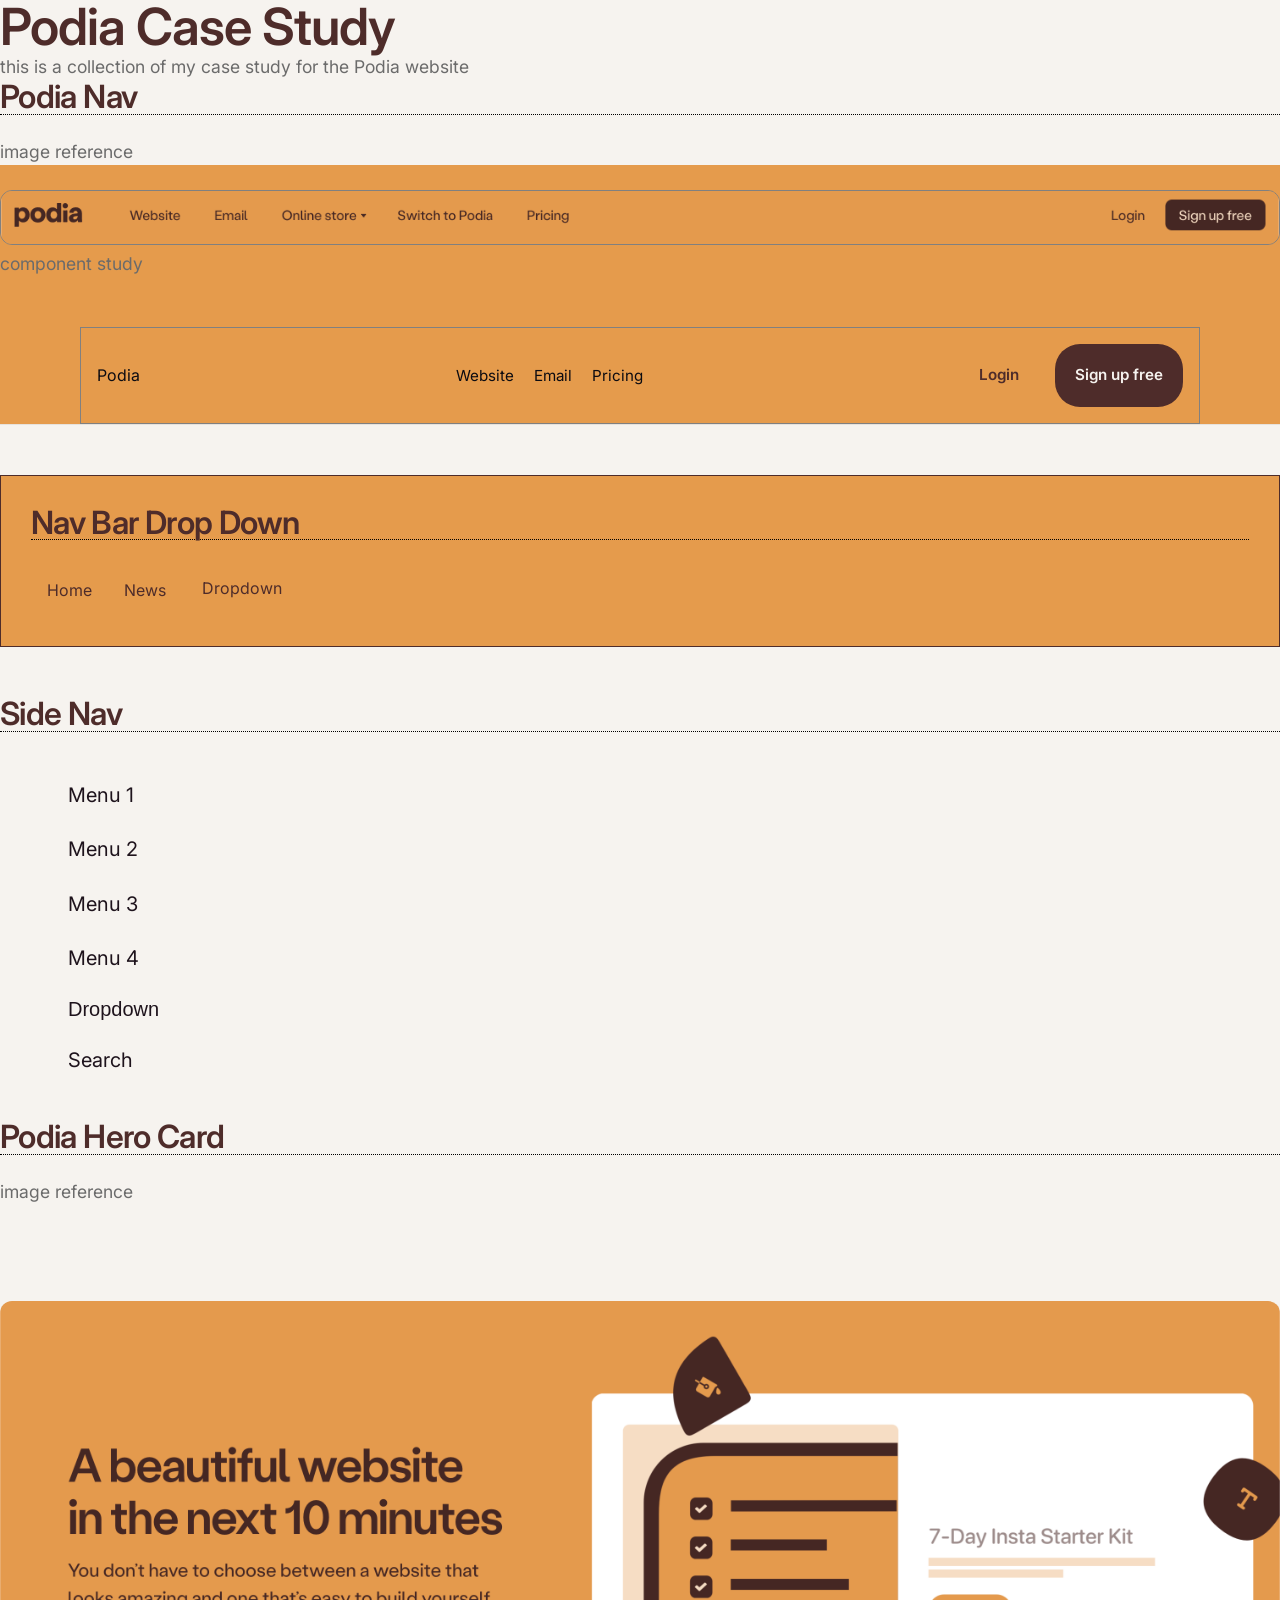
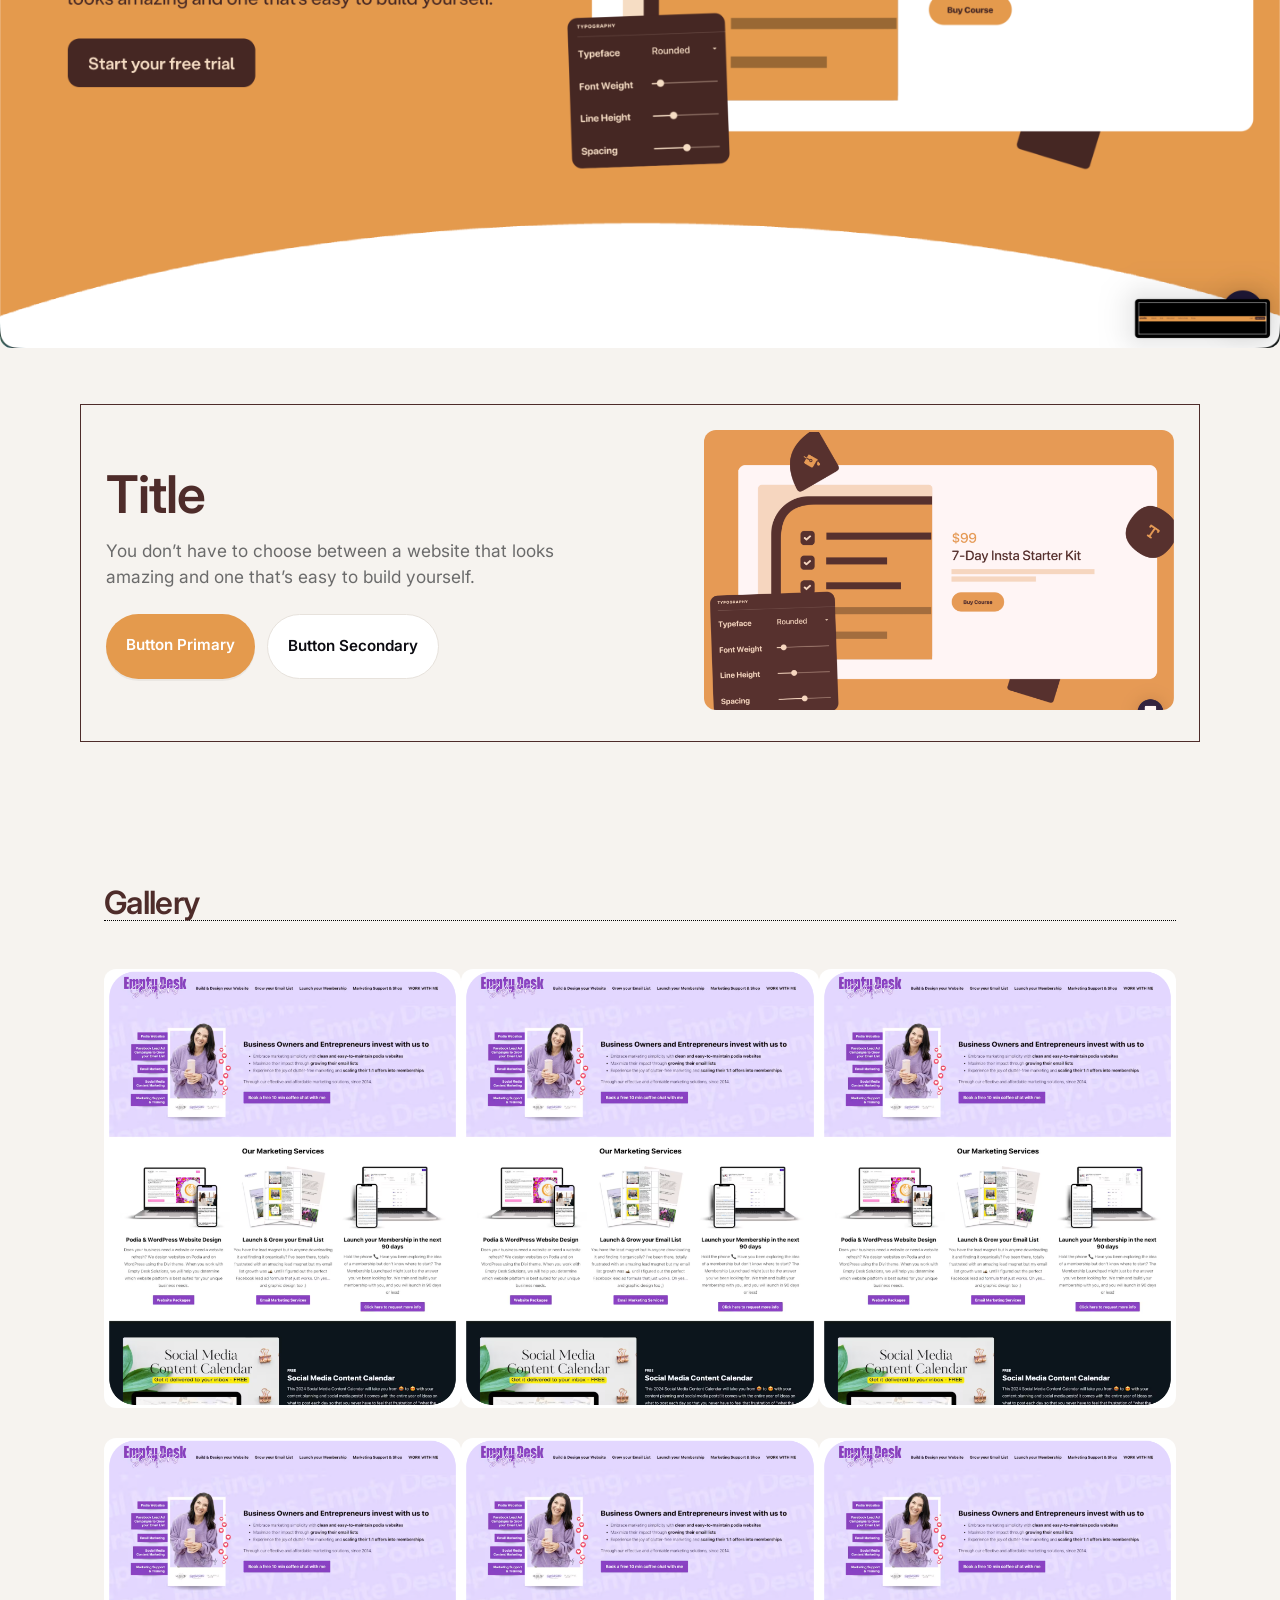
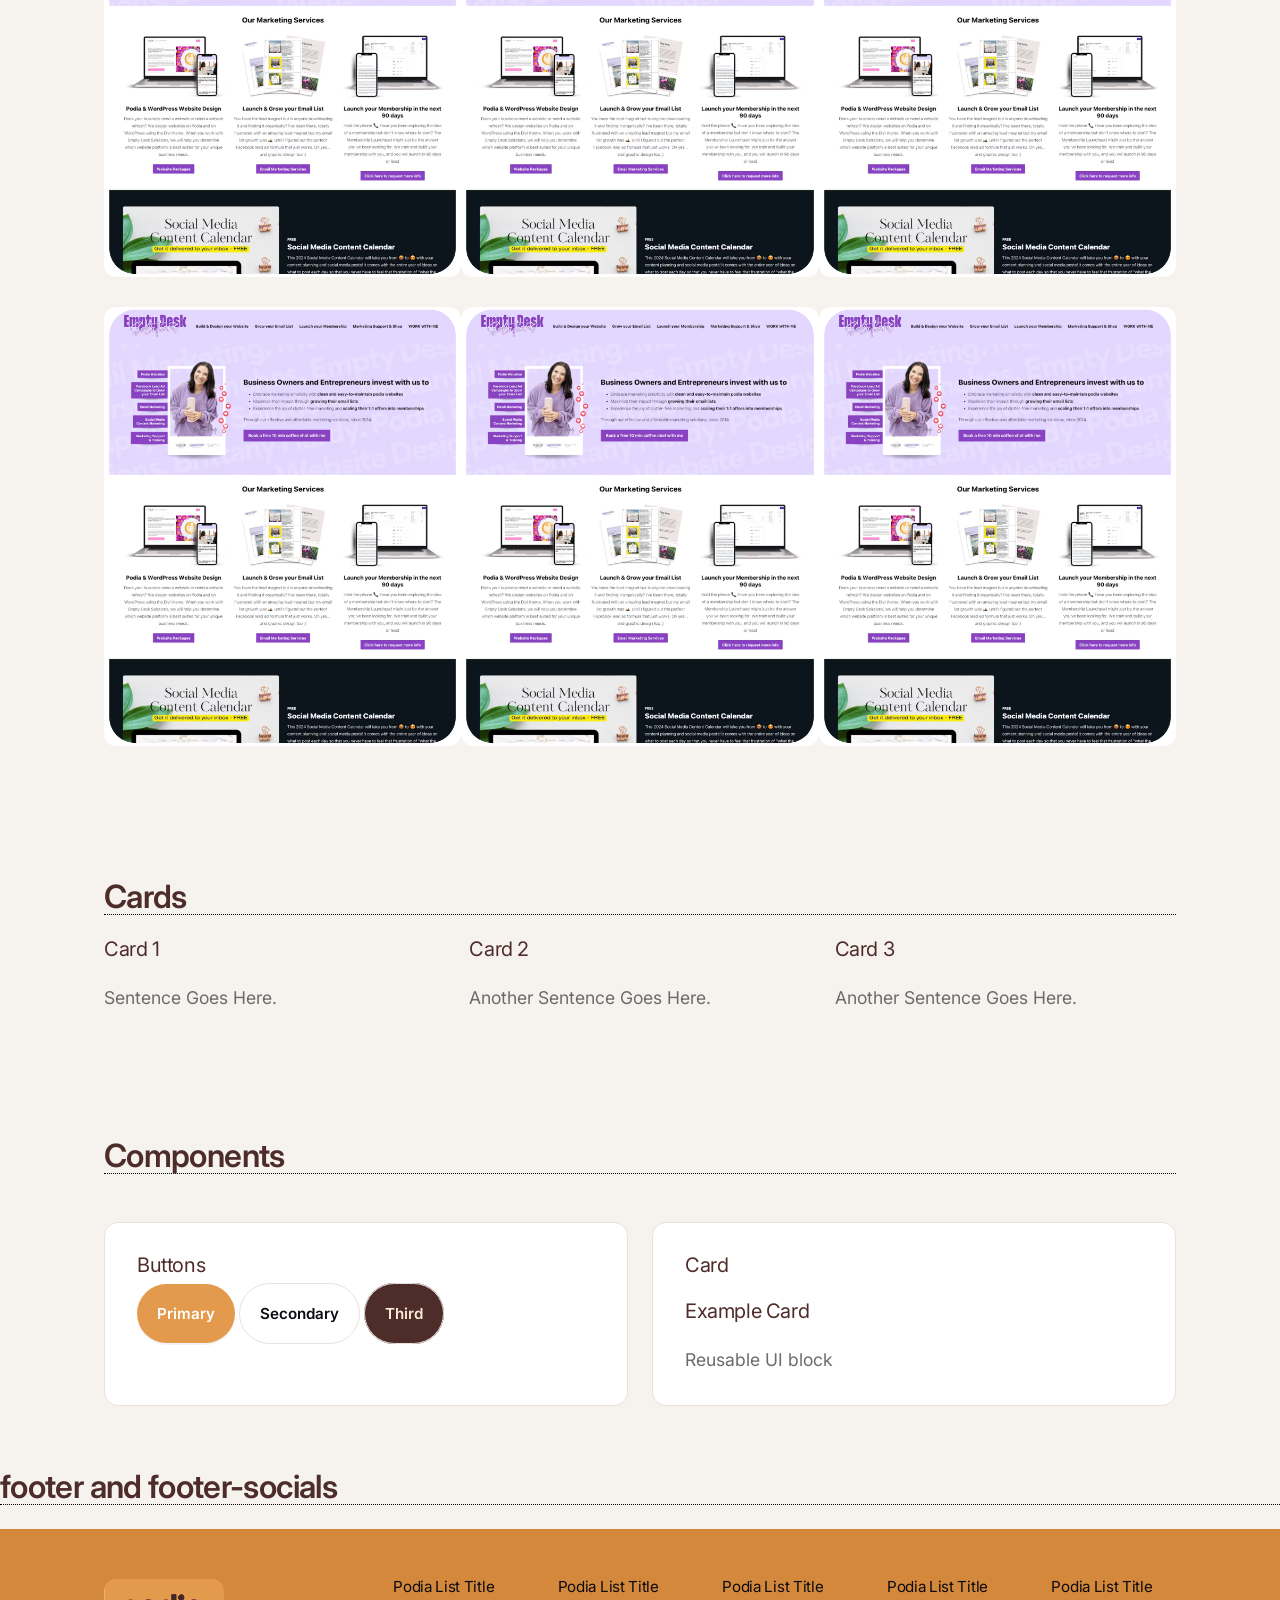
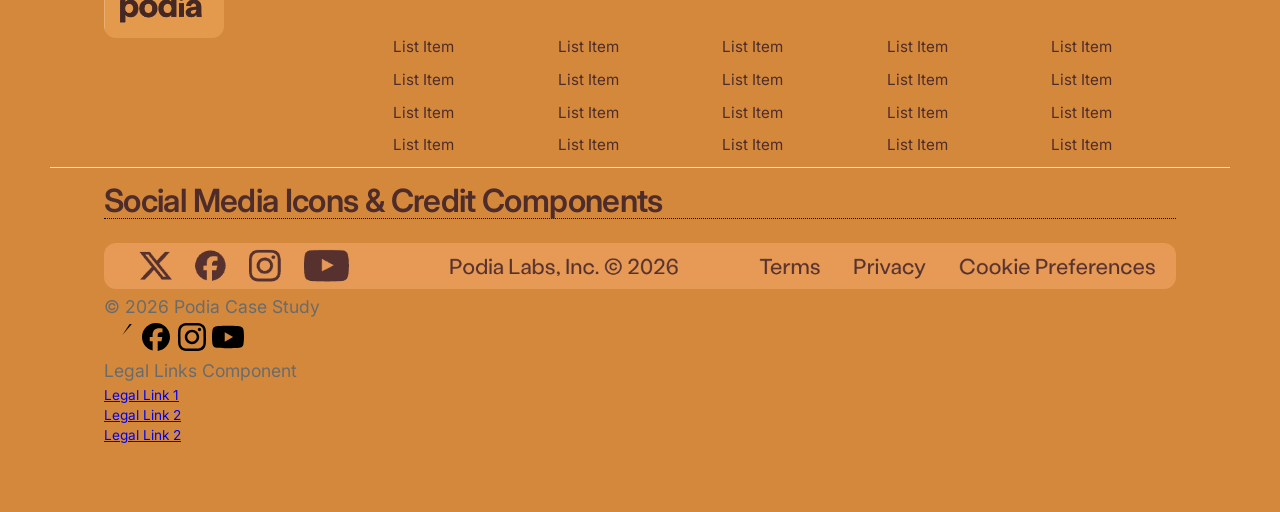
==== commit e916528c: "svg added" ====
--- a/components/index.html
+++ b/components/index.html
@@ -17,11 +17,16 @@
 
 <main class="page">
 
+    <h1 class="Podia Case Study">Podia Case Study </h1>
+    <p>this is a collection of my case study for the Podia website</p>
+
   <!-- NAV -->
 
   <h2> Podia Nav </h2>
+  <p>image reference</p>
   <header class="nav">
     <img src="img/podia-header.png">
+    <p> component study</p>
     <div class="container nav-inner">
 
       <div class="logo">Podia</div>
@@ -75,6 +80,7 @@
 
   <!-- HERO -->
    <h2> Podia Hero Card</h2>
+   <p> image reference</p>
   <section class="hero">
     <div class="hero-card">
         <img src="img/organism-hero.png">
@@ -100,6 +106,7 @@
     </div>
   </section>
 
+    <!-- HERO -->
   <section class="gallery section">
     <div class="container">
         <div class="container-header-grid">
@@ -232,7 +239,6 @@
 </main>
 
 <h2> footer and footer-socials </h2>
-<img src="img/footer-socials.png">
  <!-- FOOTER -->
  <footer class="footer">
 
@@ -290,7 +296,32 @@
 
   <div class="footer-bottom">
     <div class="container">
+        <h2>Social Media Icons & Credit Components</h2>
+        <img src="img/footer-socials.png">
       <p>© 2026 Podia Case Study</p>
+     <svg xmlns="http://www.w3.org/2000/svg" width="32" height="32" viewBox="0 0 32 32">
+              <path d="M18.42,14.009L27.891,3h-2.244l-8.2w24,9.559L10.855,3H3.28l9.932,14.455L3.28,29h2.244l8.684-10.095,6.936,10.095h7.576l-10.301-14.991h0Zm-3.074,3.573l-1.006-1.439L6.333,4.69h3.447l6.462,9.243,1.006,1.439,8.4,12.015h-3.447l-6.854-9.804h0Z"></path>
+            </svg>
+            <svg xmlns="http://www.w3.org/2000/svg" width="32" height="32" viewBox="0 0 32 32">
+              <path d="M16,2c-7.732,0-14,6.268-14,14,0,6.566,4.52,12.075,10.618,13.588v-9.31h-2.887v-4.278h2.887v-1.843c0-4.765,2.156-6.974,6.835-6.974,.887,0,2.417,.174,3.043,.348v3.878c-.33-.035-.904-.052-1.617-.052-2.296,0-3.183,.87-3.183,3.13v1.513h4.573l-.786,4.278h-3.787v9.619c6.932-.837,12.304-6.74,12.304-13.897,0-7.732-6.268-14-14-14Z"></path>
+            </svg>
+            <svg xmlns="http://www.w3.org/2000/svg" width="32" height="32" viewBox="0 0 32 32">
+                
+              <path d="M10.202,2.098c-1.49,.07-2.507,.308-3.396,.657-.92,.359-1.7,.84-2.477,1.619-.776,.779-1.254,1.56-1.61,2.481-.345,.891-.578,1.909-.644,3.4-.066,1.49-.08,1.97-.073,5.771s.024,4.278,.096,5.772c.071,1.489,.308,2.506,.657,3.396,.359,.92,.84,1.7,1.619,2.477,.779,.776,1.559,1.253,2.483,1.61,.89,.344,1.909,.579,3.399,.644,1.49,.065,1.97,.08,5.771,.073,3.801-.007,4.279-.024,5.773-.095s2.505-.309,3.395-.657c.92-.36,1.701-.84,2.477-1.62s1.254-1.561,1.609-2.483c.345-.89,.579-1.909,.644-3.398,.065-1.494,.081-1.971,.073-5.773s-.024-4.278-.095-5.771-.308-2.507-.657-3.397c-.36-.92-.84-1.7-1.619-2.477s-1.561-1.254-2.483-1.609c-.891-.345-1.909-.58-3.399-.644s-1.97-.081-5.772-.074-4.278,.024-5.771,.096m.164,25.309c-1.365-.059-2.106-.286-2.6-.476-.654-.252-1.12-.557-1.612-1.044s-.795-.955-1.05-1.608c-.192-.494-.423-1.234-.487-2.599-.069-1.475-.084-1.918-.092-5.656s.006-4.18,.071-5.656c.058-1.364,.286-2.106,.476-2.6,.252-.655,.556-1.12,1.044-1.612s.955-.795,1.608-1.05c.493-.193,1.234-.422,2.598-.487,1.476-.07,1.919-.084,5.656-.092,3.737-.008,4.181,.006,5.658,.071,1.364,.059,2.106,.285,2.599,.476,.654,.252,1.12,.555,1.612,1.044s.795,.954,1.051,1.609c.193,.492,.422,1.232,.486,2.597,.07,1.476,.086,1.919,.093,5.656,.007,3.737-.006,4.181-.071,5.656-.06,1.365-.286,2.106-.476,2.601-.252,.654-.556,1.12-1.045,1.612s-.955,.795-1.608,1.05c-.493,.192-1.234,.422-2.597,.487-1.476,.069-1.919,.084-5.657,.092s-4.18-.007-5.656-.071M21.779,8.517c.002,.928,.755,1.679,1.683,1.677s1.679-.755,1.677-1.683c-.002-.928-.755-1.679-1.683-1.677,0,0,0,0,0,0-.928,.002-1.678,.755-1.677,1.683m-12.967,7.496c.008,3.97,3.232,7.182,7.202,7.174s7.183-3.232,7.176-7.202c-.008-3.97-3.233-7.183-7.203-7.175s-7.182,3.233-7.174,7.203m2.522-.005c-.005-2.577,2.08-4.671,4.658-4.676,2.577-.005,4.671,2.08,4.676,4.658,.005,2.577-2.08,4.671-4.658,4.676-2.577,.005-4.671-2.079-4.676-4.656h0"></path>
+            </svg>
+            <svg xmlns="http://www.w3.org/2000/svg" width="32" height="32" viewBox="0 0 32 32">
+              <path d="M31.331,8.248c-.368-1.386-1.452-2.477-2.829-2.848-2.496-.673-12.502-.673-12.502-.673,0,0-10.007,0-12.502,.673-1.377,.37-2.461,1.462-2.829,2.848-.669,2.512-.669,7.752-.669,7.752,0,0,0,5.241,.669,7.752,.368,1.386,1.452,2.477,2.829,2.847,2.496,.673,12.502,.673,12.502,.673,0,0,10.007,0,12.502-.673,1.377-.37,2.461-1.462,2.829-2.847,.669-2.512,.669-7.752,.669-7.752,0,0,0-5.24-.669-7.752ZM12.727,20.758V11.242l8.364,4.758-8.364,4.758Z"></path>
+            </svg>
+
+            <p>Legal Links Component</p>
+
+            <ul class="legal links">
+                <li> <a class="link" href="#">Legal Link 1</a></li>
+                <li> <a class="link" href="#">Legal Link 2</a></li>
+                 <li> <a class="link" href="#">Legal Link 2</a></li>
+            </ul>
+
+      
     </div>
   </div>
 
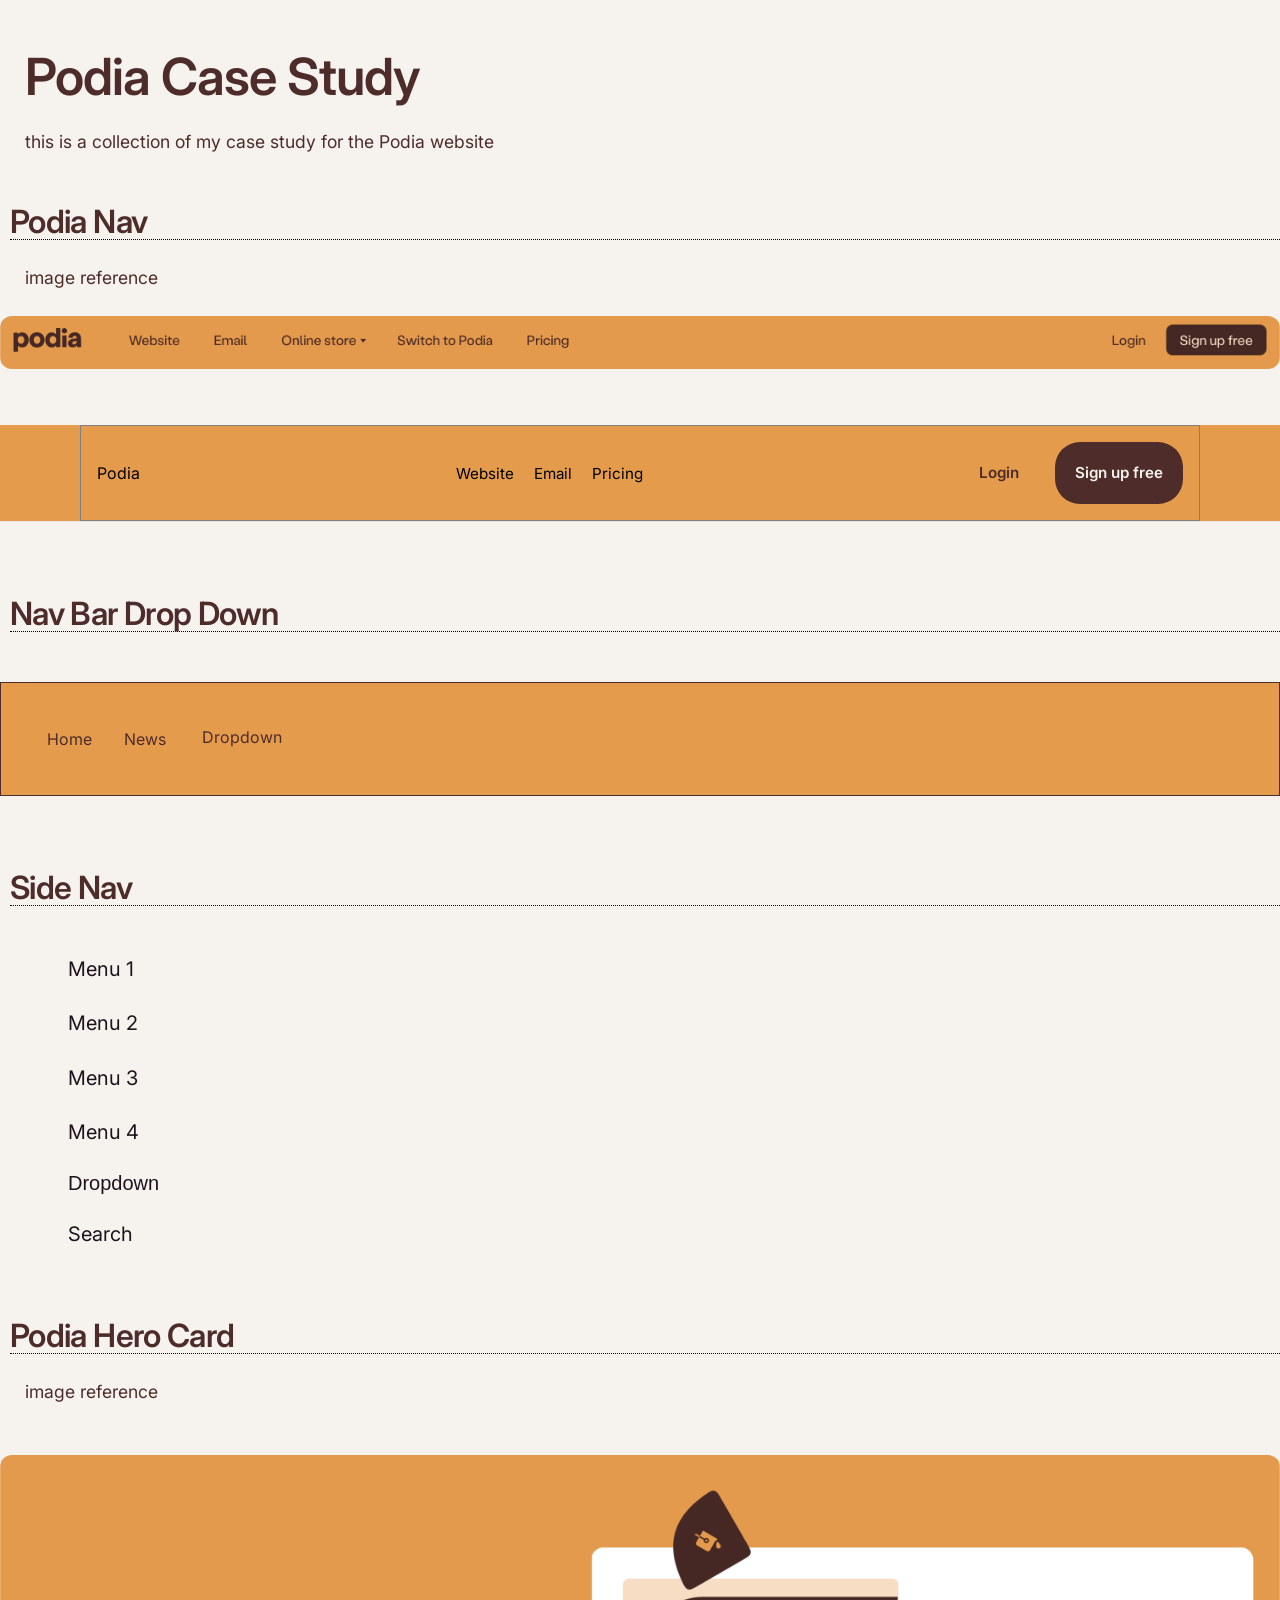
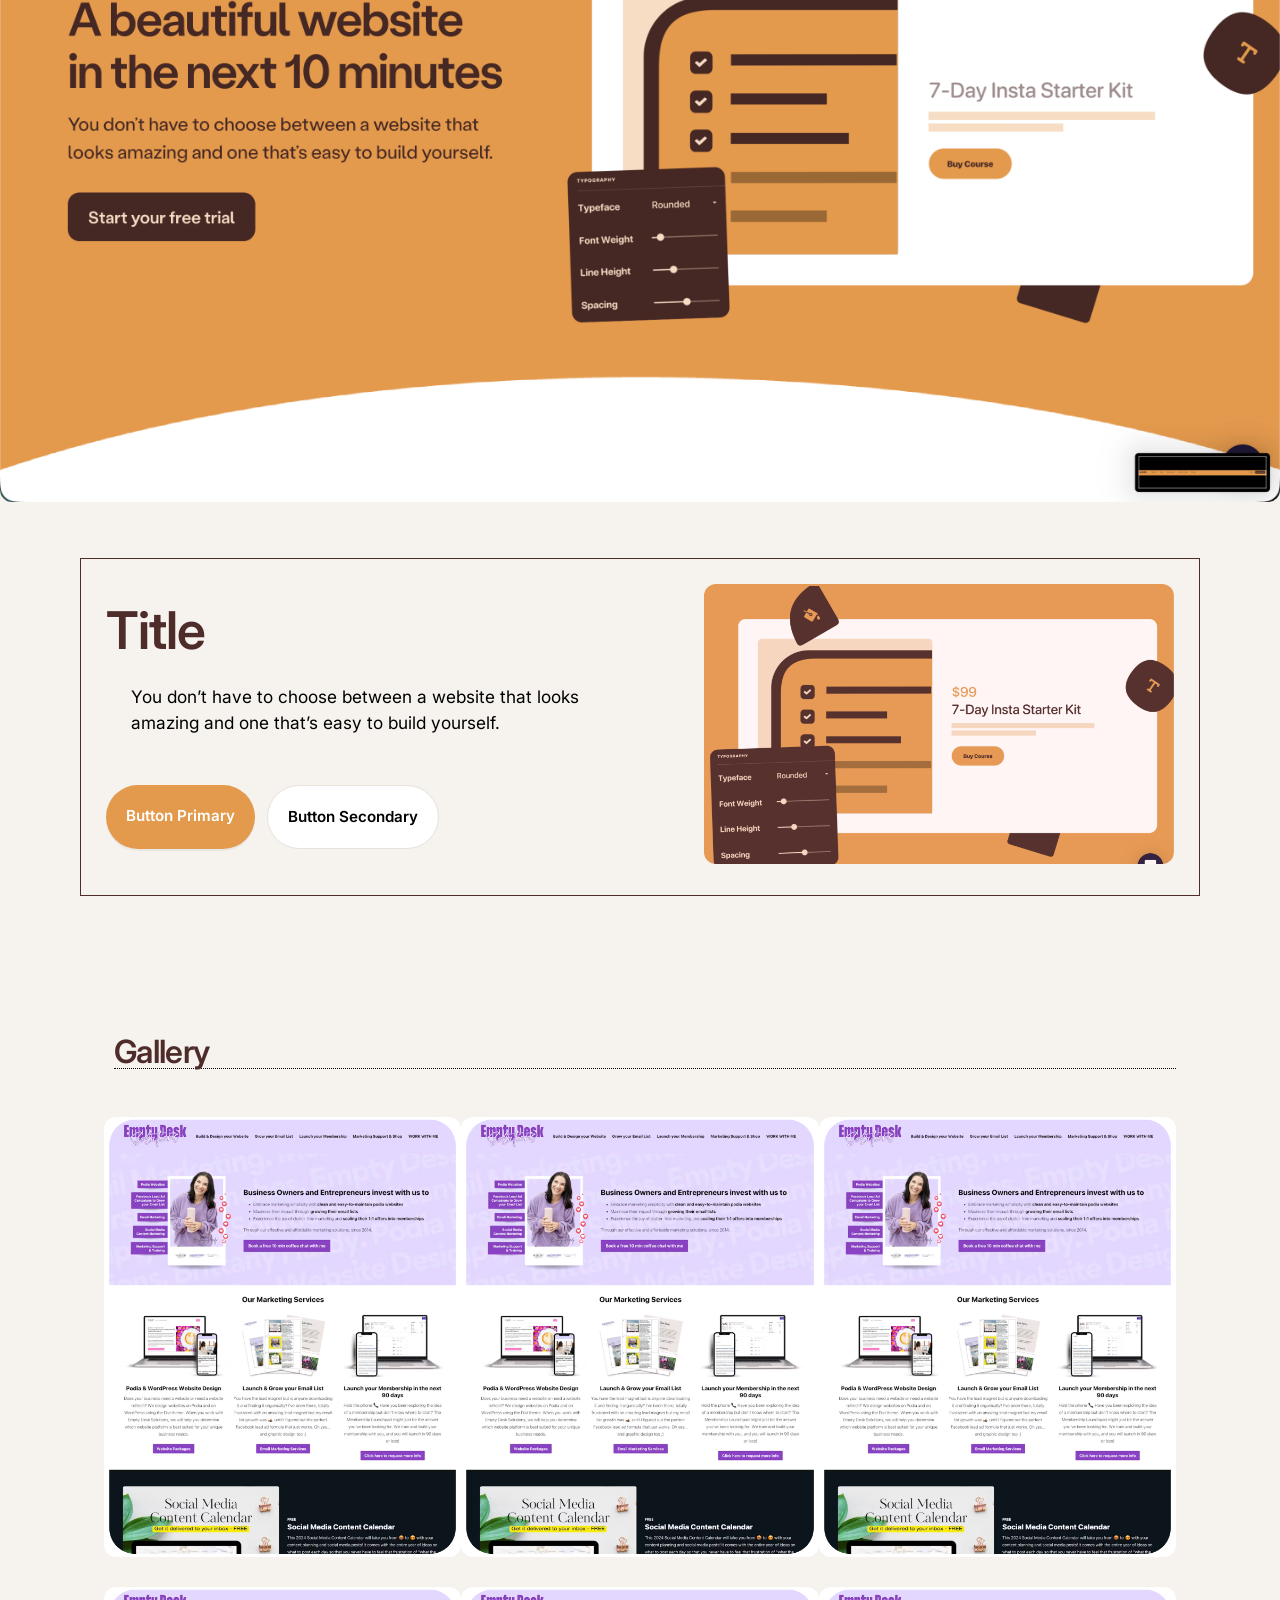
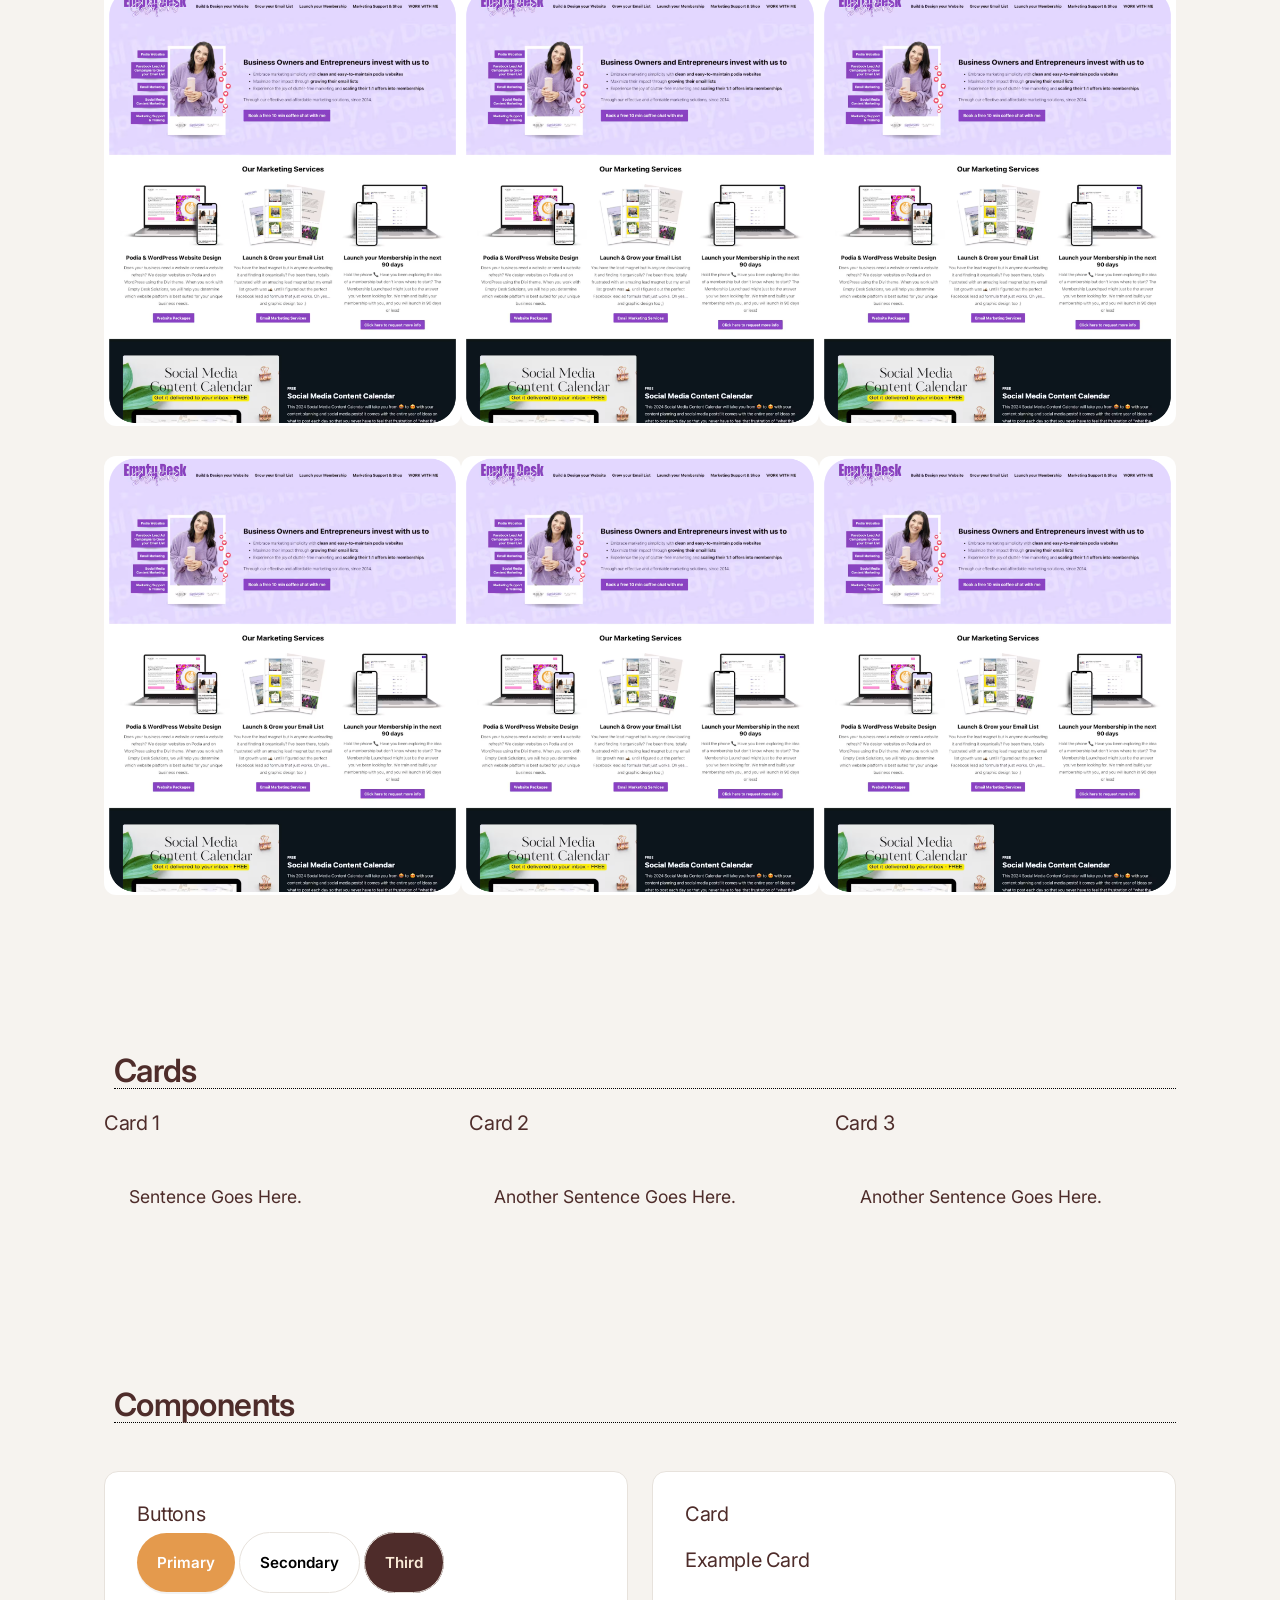
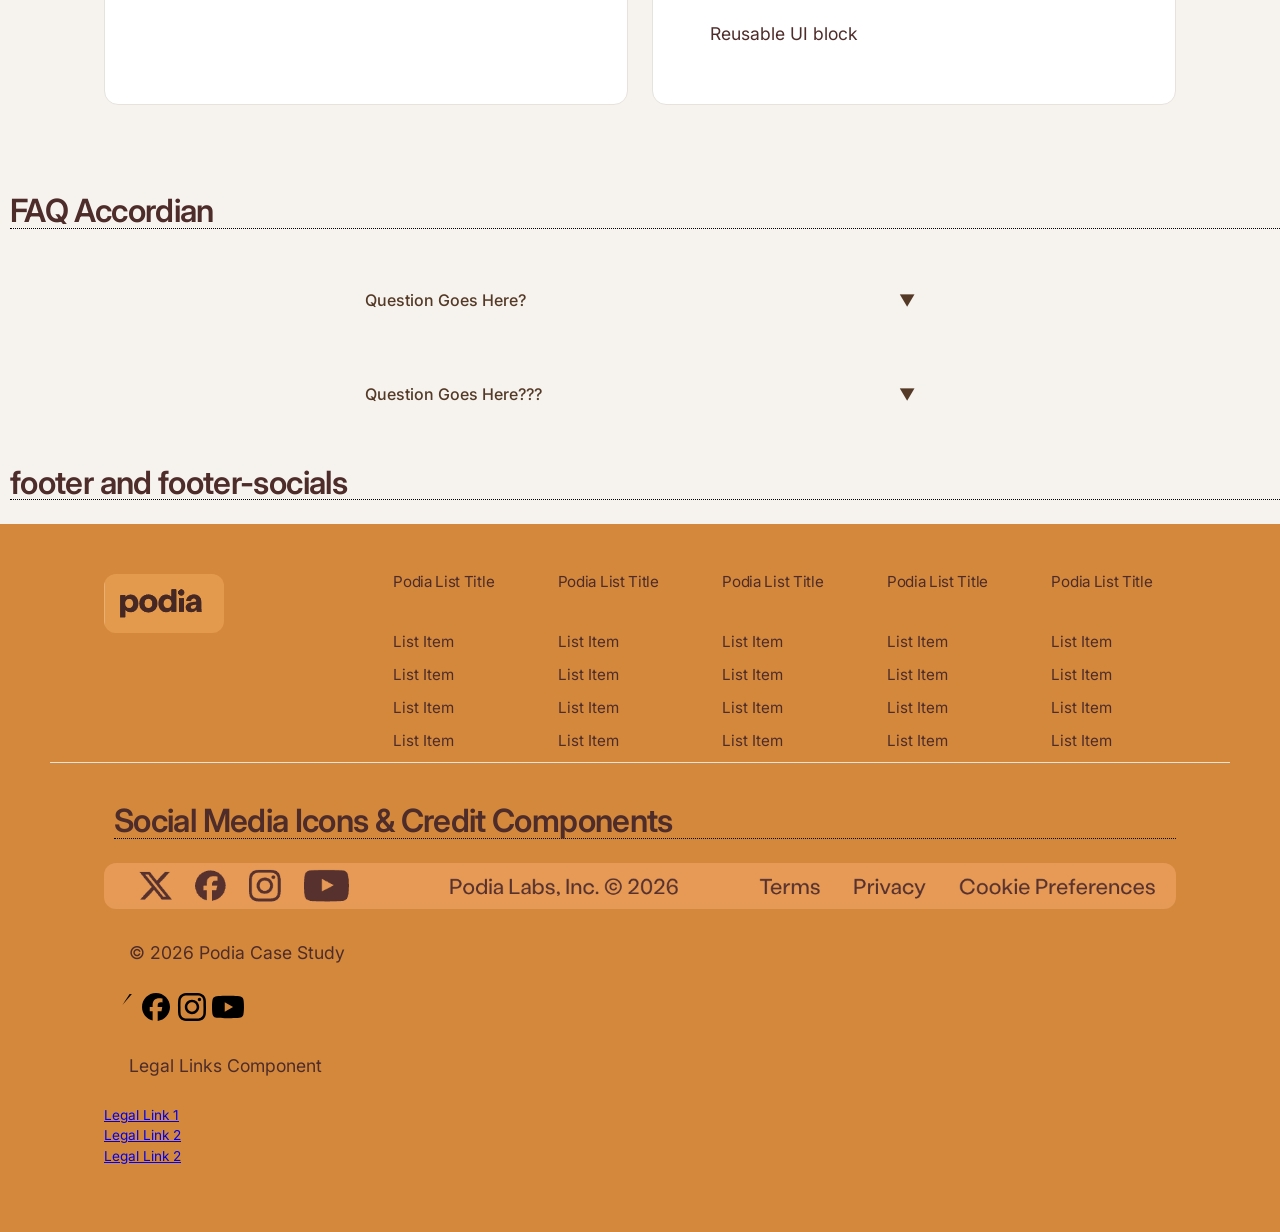
==== commit 90a291c8: "Hella Fixes" ====
--- a/components/index.html
+++ b/components/index.html
@@ -17,16 +17,15 @@
 
 <main class="page">
 
-    <h1 class="Podia Case Study">Podia Case Study </h1>
+    <h1 class="podia-case-study">Podia Case Study </h1>
     <p>this is a collection of my case study for the Podia website</p>
 
   <!-- NAV -->
 
   <h2> Podia Nav </h2>
   <p>image reference</p>
+  <img src="img/podia-header.png">
   <header class="nav">
-    <img src="img/podia-header.png">
-    <p> component study</p>
     <div class="container nav-inner">
 
       <div class="logo">Podia</div>
@@ -45,8 +44,8 @@
     </div>
 </header>
 
+<h2 class="nav-bardd">Nav Bar Drop Down</h2>
     <div class="navbar">
-    <h2>Nav Bar Drop Down</h2>
         <a href="#home">Home</a>
   <a href="#news">News</a>
   <div class="dropdown">
@@ -179,7 +178,7 @@
   
 
 
-  <!-- FEATURES -->
+  <!-- GRID -->
   <section class="section">
     <div class="container">
 
@@ -207,7 +206,7 @@
     </div>
   </section>
 
-  <!-- COMPONENTS -->
+  <!-- MORE COMPONENTS -->
   <section class="section">
     <div class="container">
 
@@ -238,8 +237,31 @@
   </section>
 </main>
 
+
+<section class="faq">
+    <h2>FAQ Accordian</h2>
+ <div class="faq-container">
+  <details>
+    <summary>Question Goes Here?</summary>
+    <div class="answer">
+      <p>An accordion is a collapsible box that shows or hides content when clicked.</p>
+    </div>
+  </details>
+
+  <details>
+    <summary>Question Goes Here???</summary>
+    <div class="answer">
+      <p>Answer Goes here!!!!</p>
+    </div>
+  </details>
+</div>
+
+
+</section>
+
+
+ <!-- FOOTER -->
 <h2> footer and footer-socials </h2>
- <!-- FOOTER -->
  <footer class="footer">
 
   <div class="container footer-grid">
--- a/css/main.css
+++ b/css/main.css
@@ -4,10 +4,6 @@
 
 :root {
   --font: Inter, system-ui, sans-serif;
-
-  --text: #0c0b11;
-  --muted: #6b6b6b;
-
   --brown: #4E2C2A;
   --orange: #E49A4D;
 
@@ -58,12 +54,24 @@
   font-weight: 600;
 }
 
+.podia-case-study {
+    padding-top: 25px;
+    margin-top: 25px;
+    margin-left: 25px;
+}
+
 h2 {
   font-size: 2rem;
   font-weight: 600;
   margin-bottom: var(--space-3);
   border-bottom: 1px dotted black; 
+  padding-top: 25px;
+  margin-left: 10px;
   
+}
+
+.nav-bardd {
+    padding-top: 75px;
 }
 
 h3 {
@@ -72,9 +80,12 @@
 }
 
 p {
-  color: var(--muted);
   font-size: 1.1rem;
   max-width: 60ch;
+  margin-top: 25px;
+  padding-bottom: 25px;
+  padding-left: 25px;
+  color: #4E2C2A;
 }
 
 /* =========================
@@ -100,7 +111,7 @@
 ========================= */
 
 .hero {
-  padding: 96px 0 80px;
+  padding: 25px 0 50px;
 }
 
 .hero-inner {
@@ -281,7 +292,7 @@
 }
 
 .dropdown .dropbtn:hover { 
-    background-color: #e7e2dc;
+    background-color: #543A26;
     color:#4E2C2A;
     border-radius: 20px;
 }
@@ -289,7 +300,7 @@
 /* Add a background color to navbar links on hover */
 .navbar a:hover, .dropdown:hover .dropbtn {
   background-color: #4E2C2A;
-  color: #F6D6BF;
+  color: #F2DEB8;
   border-radius: 20px;
 }
 
@@ -297,7 +308,7 @@
 .dropdown-content {
   display: none;
   position: absolute;
-  background-color: #F6D6BF;
+  background-color: #543A26;
   min-width: 160px;
   box-shadow: 0px 8px 16px 0px rgba(0,0,0,0.2);
   z-index: 1;
@@ -315,11 +326,6 @@
   
 }
 
-/* Add a light background color to dropdown links on hover */
-.dropdown-content a:hover {
-  background-color: #FFF5F5;
-}
-
 /* Show the dropdown menu on hover */
 .dropdown:hover .dropdown-content {
   display: block; 
@@ -334,7 +340,7 @@
   border-radius: 20px;
   padding: 20px;
   margin: 20px;
-  color: #1E131C;
+  color: #543A26;
   padding: 12px 24px 12.5px 24px;
 
 
@@ -428,6 +434,63 @@
     color: #4E2C2A;
 }
 
+
+/* =========================
+    faq accordian
+========================= */
+
+
+/* Container styling */
+.faq-container {
+  max-width: 600px;
+  margin: 0 auto;
+  color: #543A26;
+}
+
+/* Style the details wrapper */
+details {
+  padding: 10px 0;
+  
+}
+
+/* Style the question (clickable area) */
+summary {
+  cursor: pointer;
+  list-style: none; /* Removes default arrow in some browsers */
+  display: flex;
+  justify-content: space-between;
+  align-items: right;
+  color: #543A26;
+  padding: 25px;
+  size: 1rem;
+  font-weight: 500;
+}
+
+
+
+/* Custom arrow */
+summary::after {
+  content: '▼';
+  font-size: 1rem;
+  transition: transform 0.4s;
+  color: #543A26;
+  
+}
+
+/* Rotate arrow when open */
+details[open] summary::after {
+  transform: rotate(180deg);
+  color: #543A26;
+}
+
+/* Style the answer content */
+.answer {
+  padding-top: 10px;
+  color: #4E2C2A;
+}
+
+
+
 /* =========================
    footer
 ========================= */
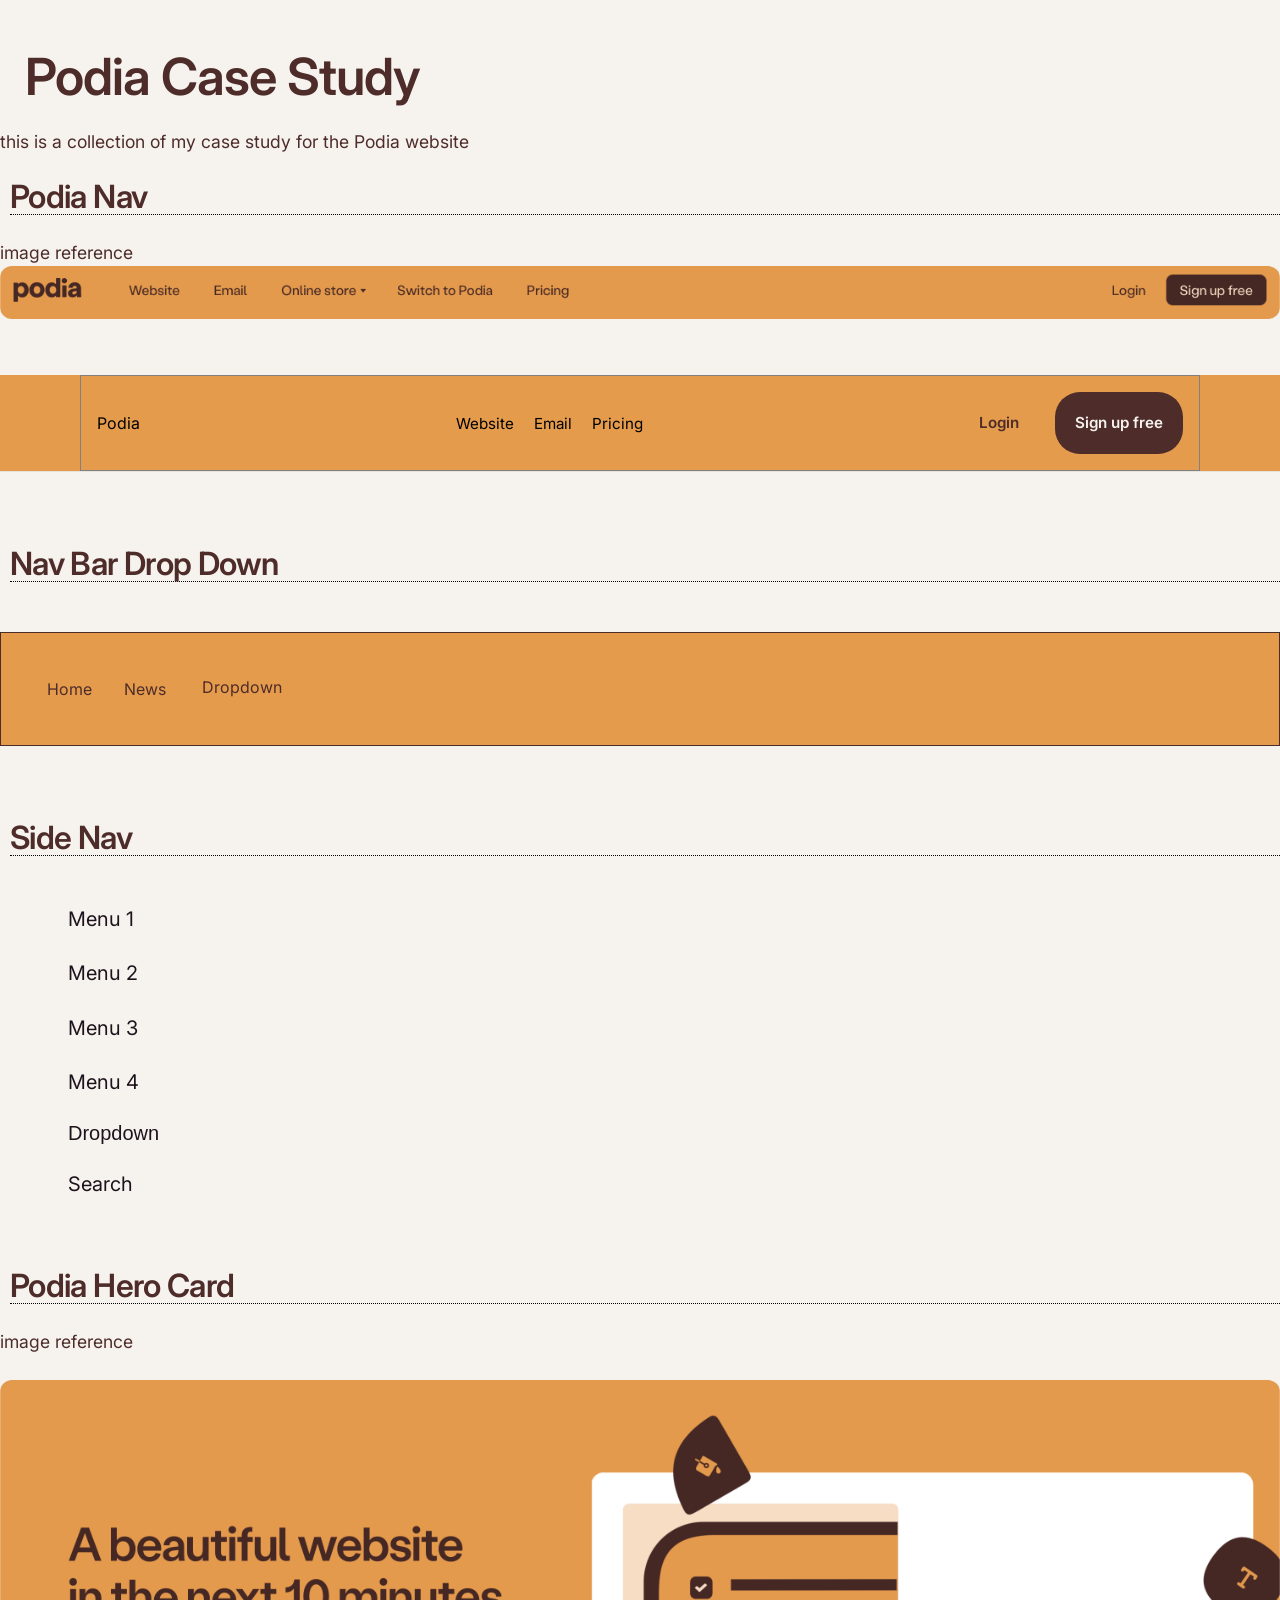
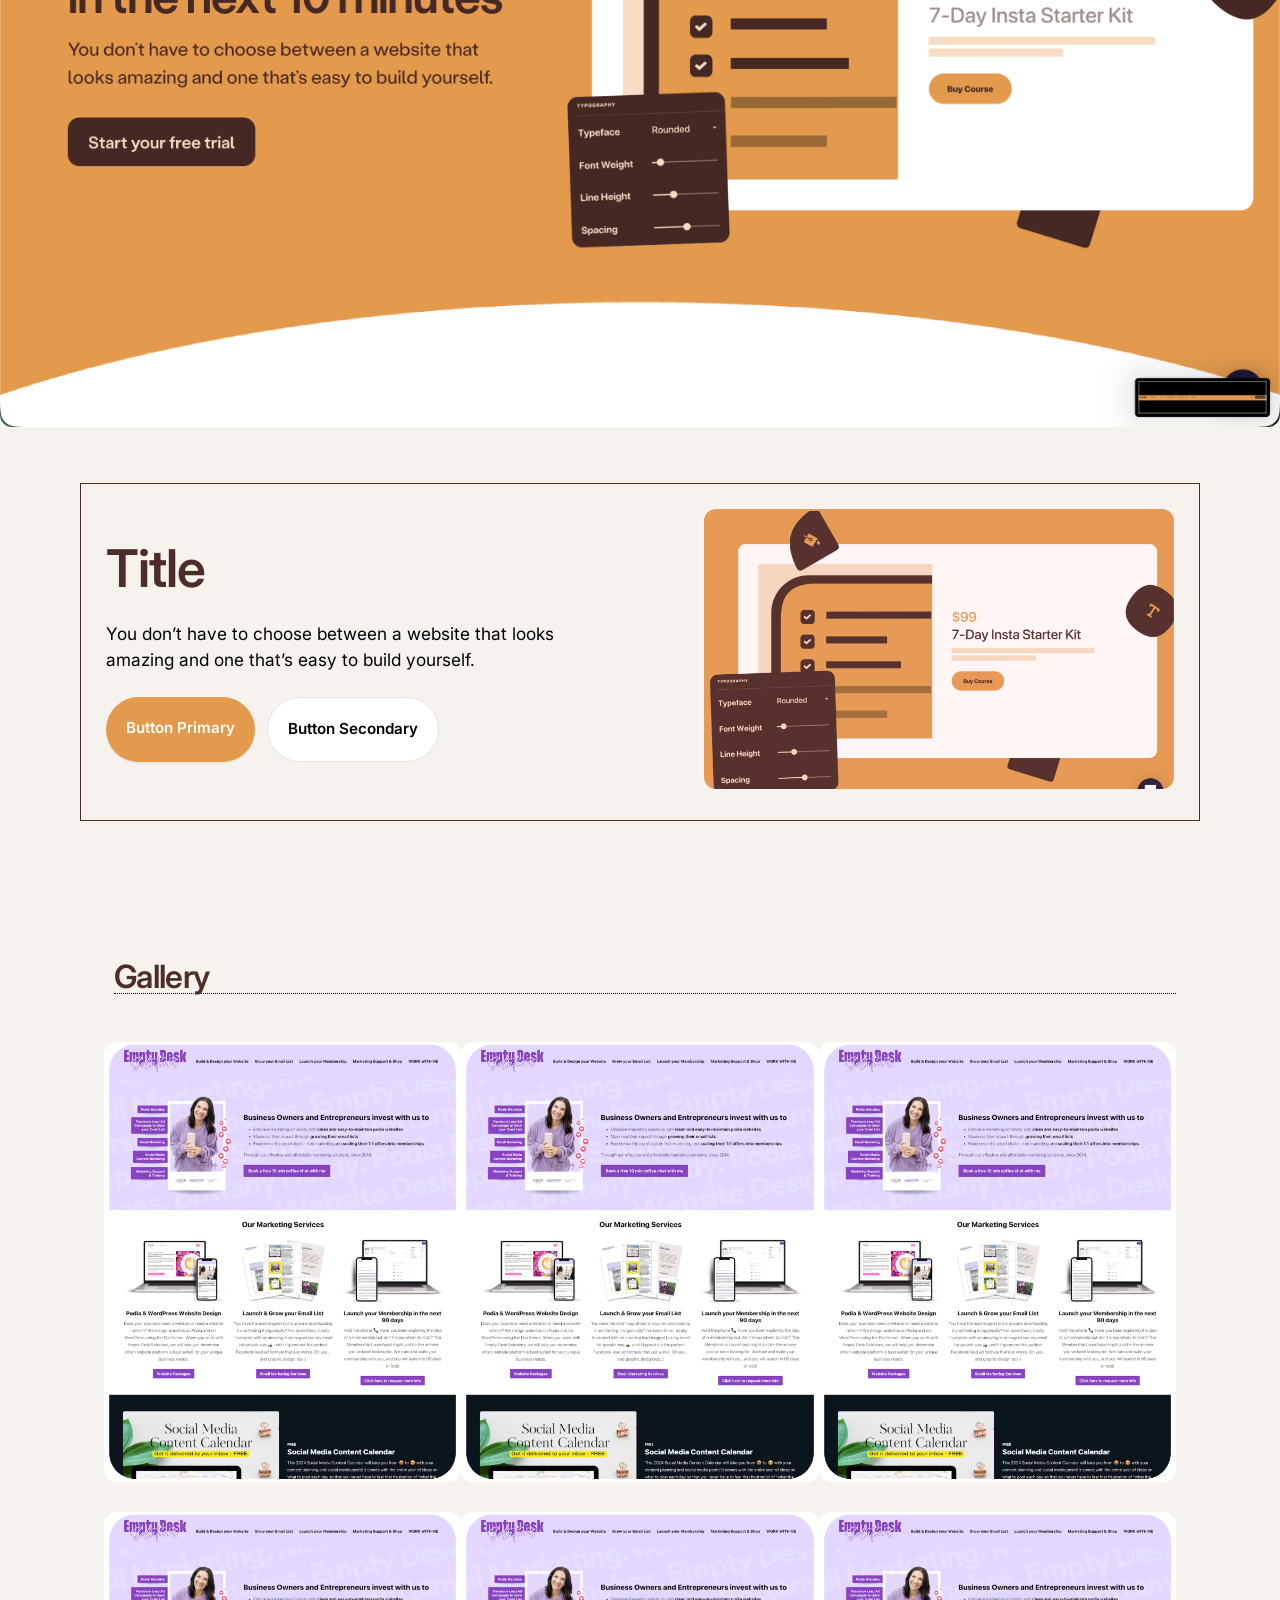
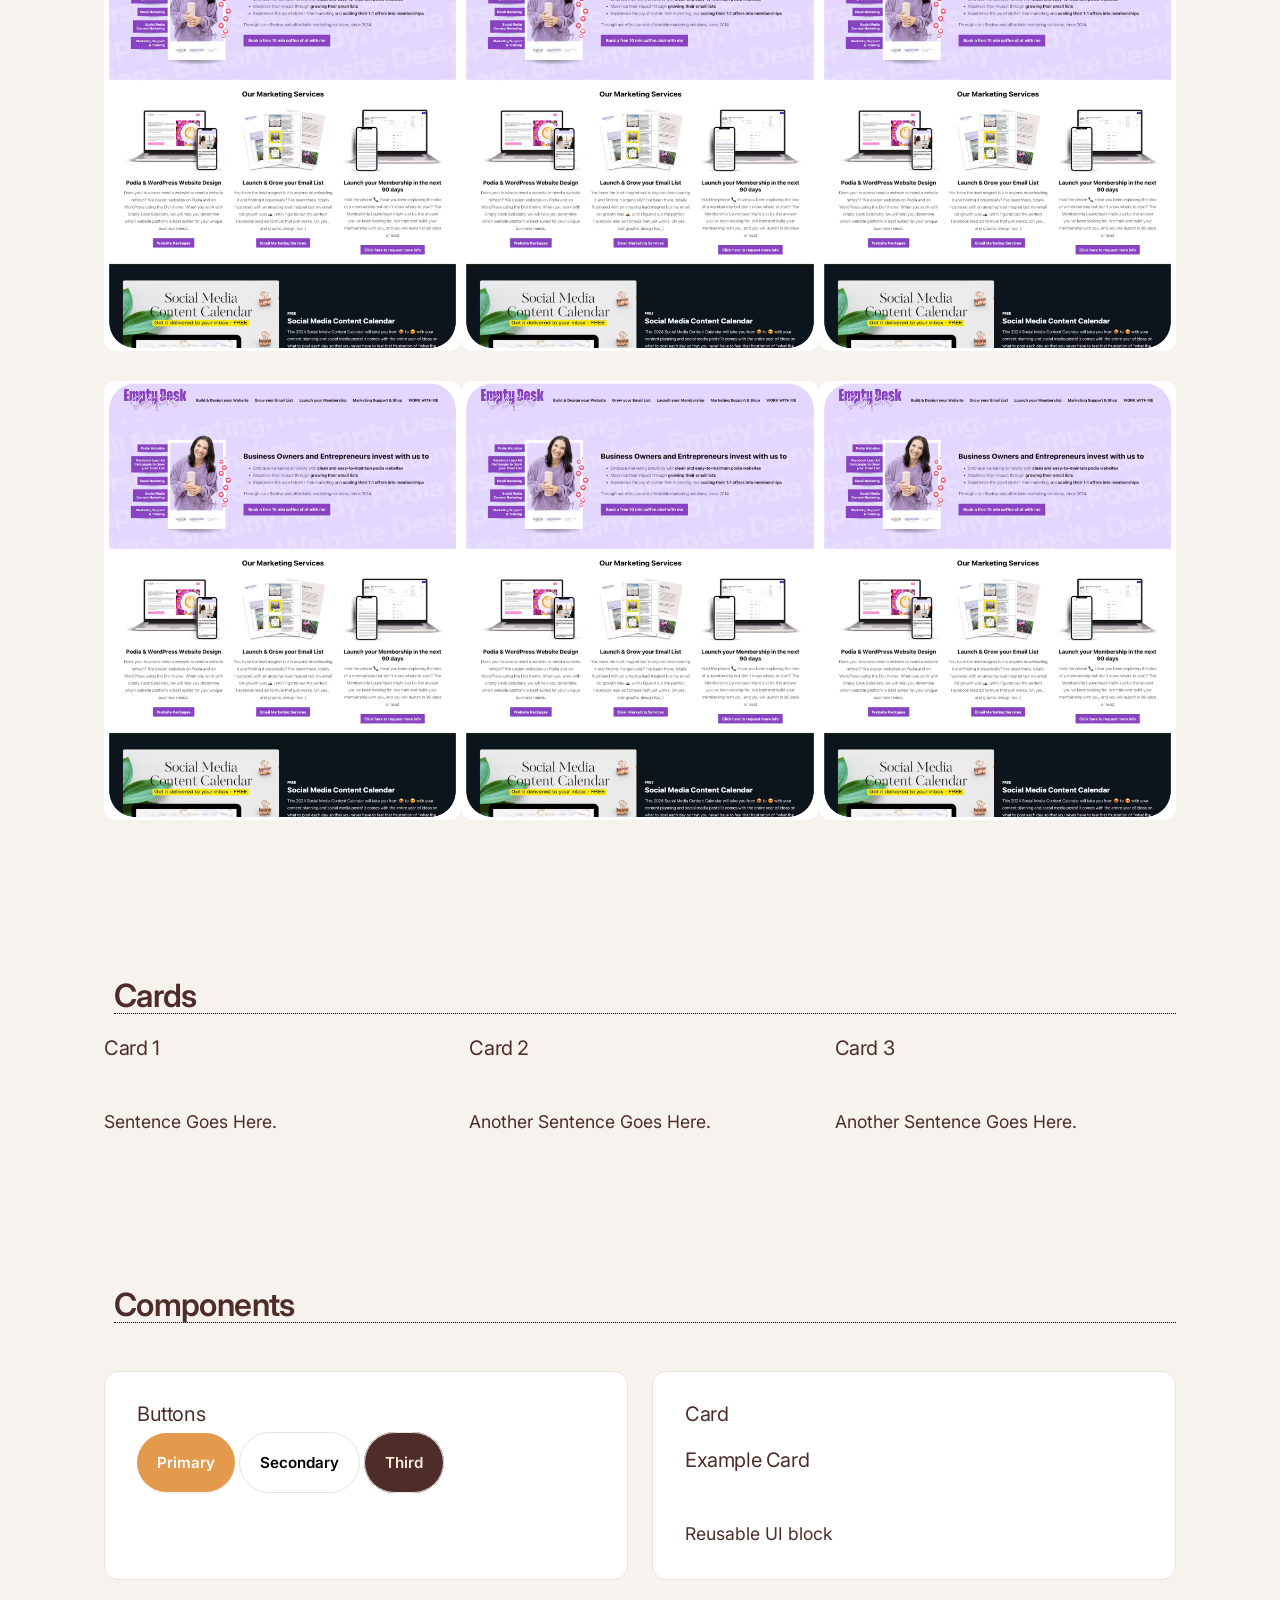
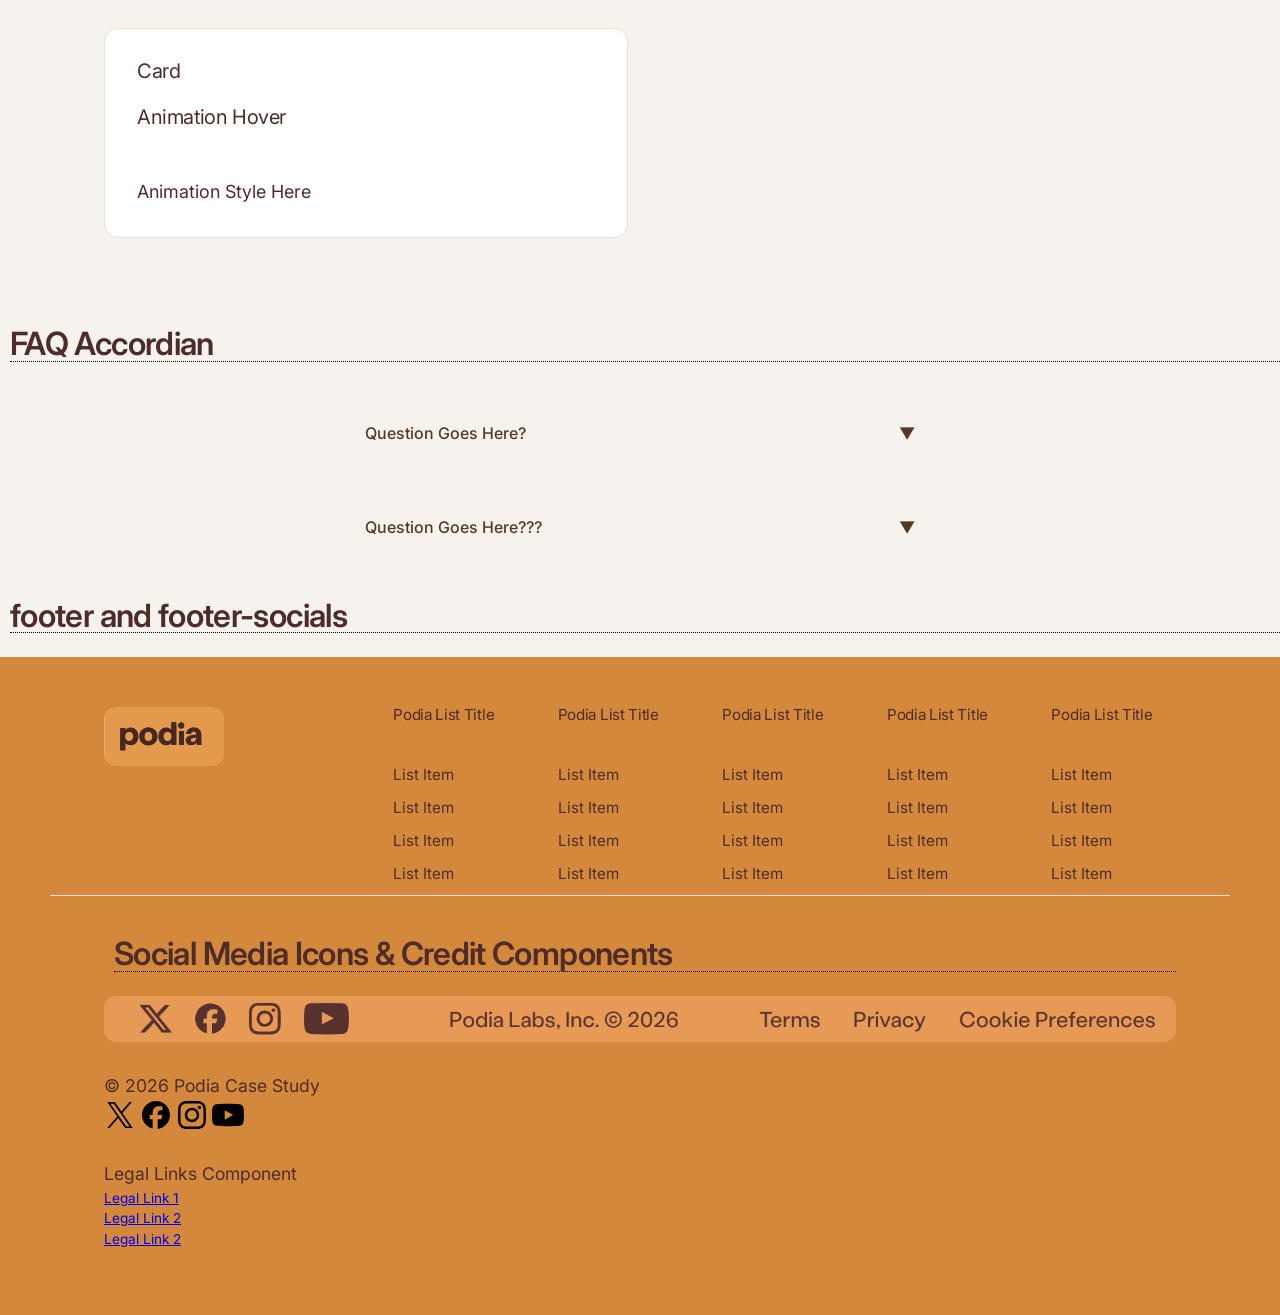
==== commit 7b01b0e7: "animation & icons & footer" ====
--- a/components/index.html
+++ b/components/index.html
@@ -231,6 +231,14 @@
           </div>
         </div>
 
+         <div class="component">
+          <h3>Card</h3>
+          <div class="card">
+            <h3>Animation Hover</h3>
+            <p class="animation">Animation Style Here</p>
+          </div>
+        </div>
+
       </div>
 
     </div>
@@ -321,8 +329,8 @@
         <h2>Social Media Icons & Credit Components</h2>
         <img src="img/footer-socials.png">
       <p>© 2026 Podia Case Study</p>
-     <svg xmlns="http://www.w3.org/2000/svg" width="32" height="32" viewBox="0 0 32 32">
-              <path d="M18.42,14.009L27.891,3h-2.244l-8.2w24,9.559L10.855,3H3.28l9.932,14.455L3.28,29h2.244l8.684-10.095,6.936,10.095h7.576l-10.301-14.991h0Zm-3.074,3.573l-1.006-1.439L6.333,4.69h3.447l6.462,9.243,1.006,1.439,8.4,12.015h-3.447l-6.854-9.804h0Z"></path>
+      <svg xmlns="http://www.w3.org/2000/svg" width="32" height="32" viewBox="0 0 32 32">
+        <path d="M18.42,14.009L27.891,3h-2.244l-8.224,9.559L10.855,3H3.28l9.932,14.455L3.28,29h2.244l8.684-10.095,6.936,10.095h7.576l-10.301-14.991h0Zm-3.074,3.573l-1.006-1.439L6.333,4.69h3.447l6.462,9.243,1.006,1.439,8.4,12.015h-3.447l-6.854-9.804h0Z"></path>
             </svg>
             <svg xmlns="http://www.w3.org/2000/svg" width="32" height="32" viewBox="0 0 32 32">
               <path d="M16,2c-7.732,0-14,6.268-14,14,0,6.566,4.52,12.075,10.618,13.588v-9.31h-2.887v-4.278h2.887v-1.843c0-4.765,2.156-6.974,6.835-6.974,.887,0,2.417,.174,3.043,.348v3.878c-.33-.035-.904-.052-1.617-.052-2.296,0-3.183,.87-3.183,3.13v1.513h4.573l-.786,4.278h-3.787v9.619c6.932-.837,12.304-6.74,12.304-13.897,0-7.732-6.268-14-14-14Z"></path>
--- a/css/main.css
+++ b/css/main.css
@@ -83,8 +83,6 @@
   font-size: 1.1rem;
   max-width: 60ch;
   margin-top: 25px;
-  padding-bottom: 25px;
-  padding-left: 25px;
   color: #4E2C2A;
 }
 
@@ -489,6 +487,35 @@
   color: #4E2C2A;
 }
 
+/* =========================
+  animations
+========================= */
+
+
+.animation {
+  font-size: large;
+  cursor: pointer;
+  position: relative;
+  padding: none;
+  margin: none;
+}
+
+.animation::after {
+  content: '';
+  position: absolute;
+  height: 2px;
+  left: 0;
+  bottom: 0;
+  width: 0;
+  background: #4E2C2A;
+  transition: width .4s;
+}
+
+
+.animation:hover:after {
+  width: 100%;
+}
+
 
 
 /* =========================
@@ -535,9 +562,10 @@
   transition: 0.2s ease;
 }
 
-.footer-col a:hover {
+.footer-col a:hover::after {
   color: var(--text);
   text-decoration: underline;
+  width: 100%;
 }
 
 /* BOTTOM BAR */
@@ -562,6 +590,14 @@
   }
 }
 
+.footer-bottom {
+  display: grid;
+  grid-template-columns: 2fr repeat(5, 1fr);
+  grid-template-columns: 1fr;
+  gap: 40px;
+}
+
+
 /* =========================
     images
 ========================= */
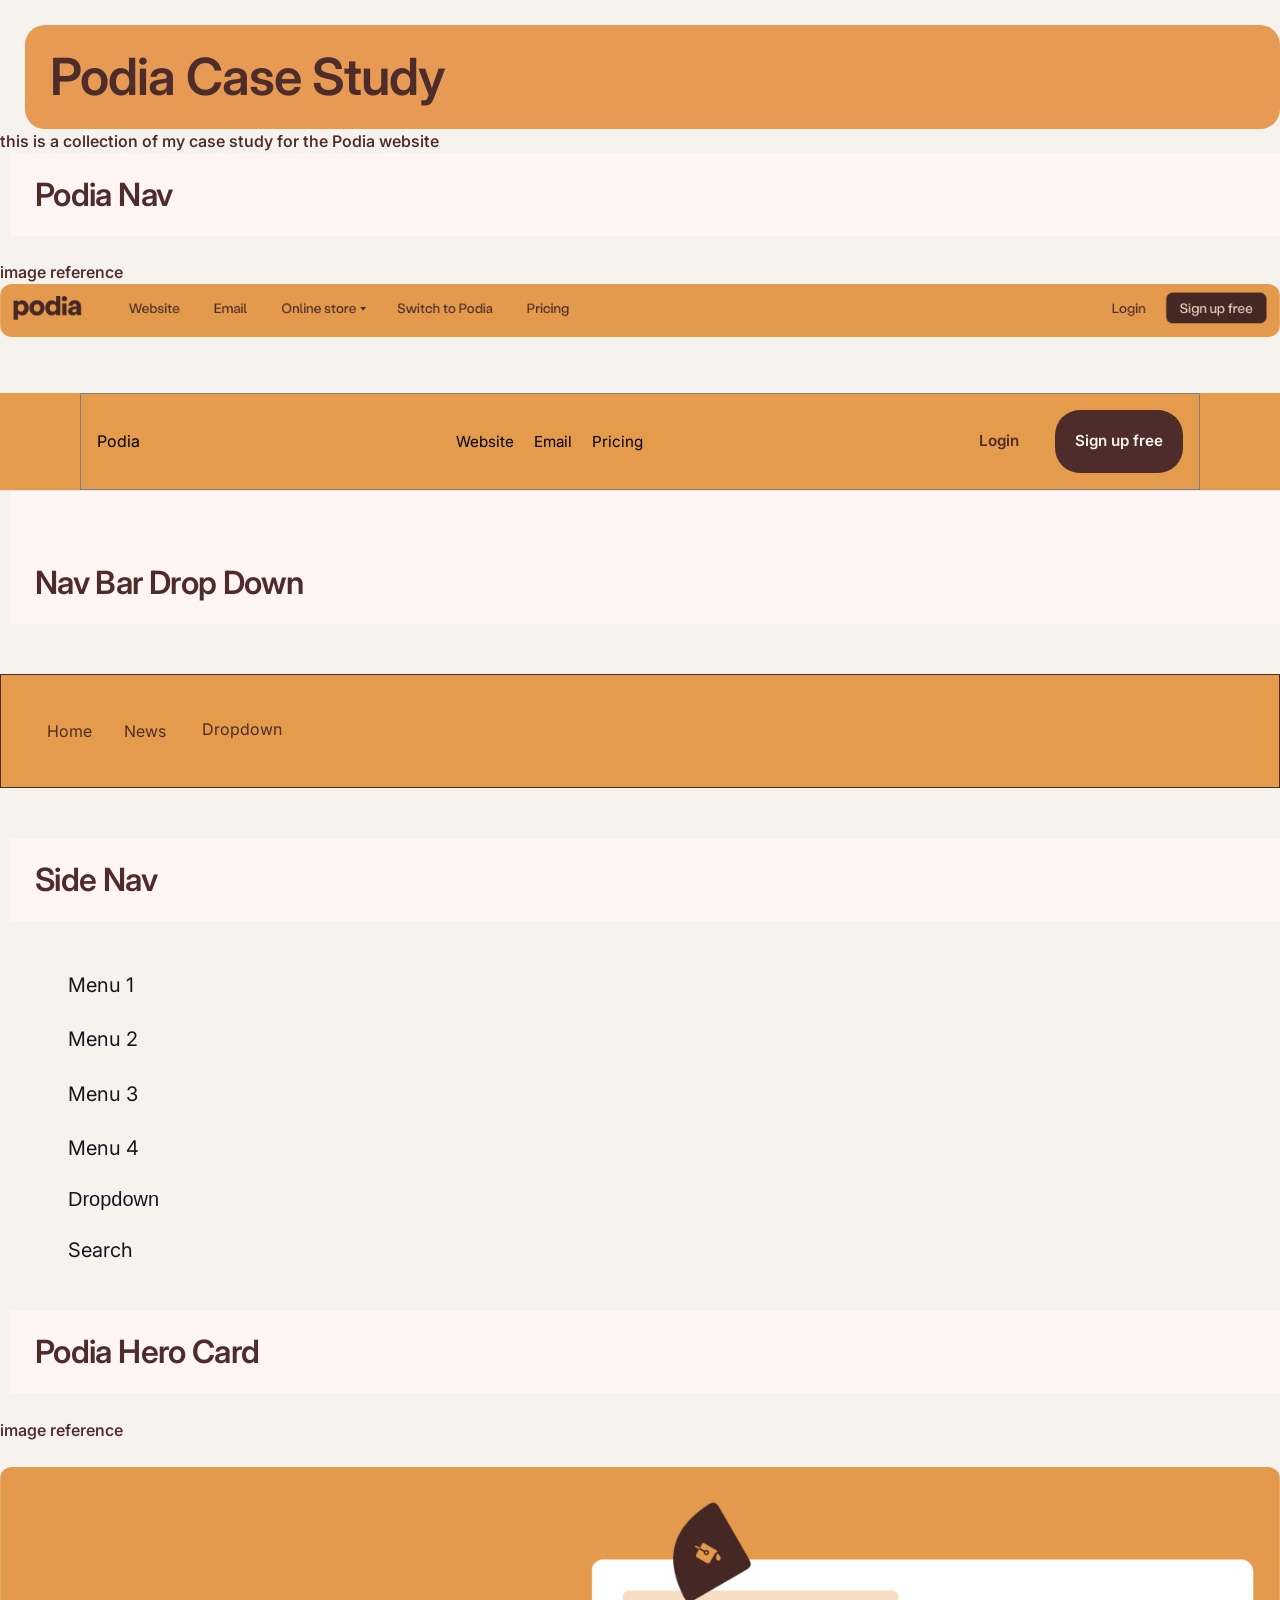
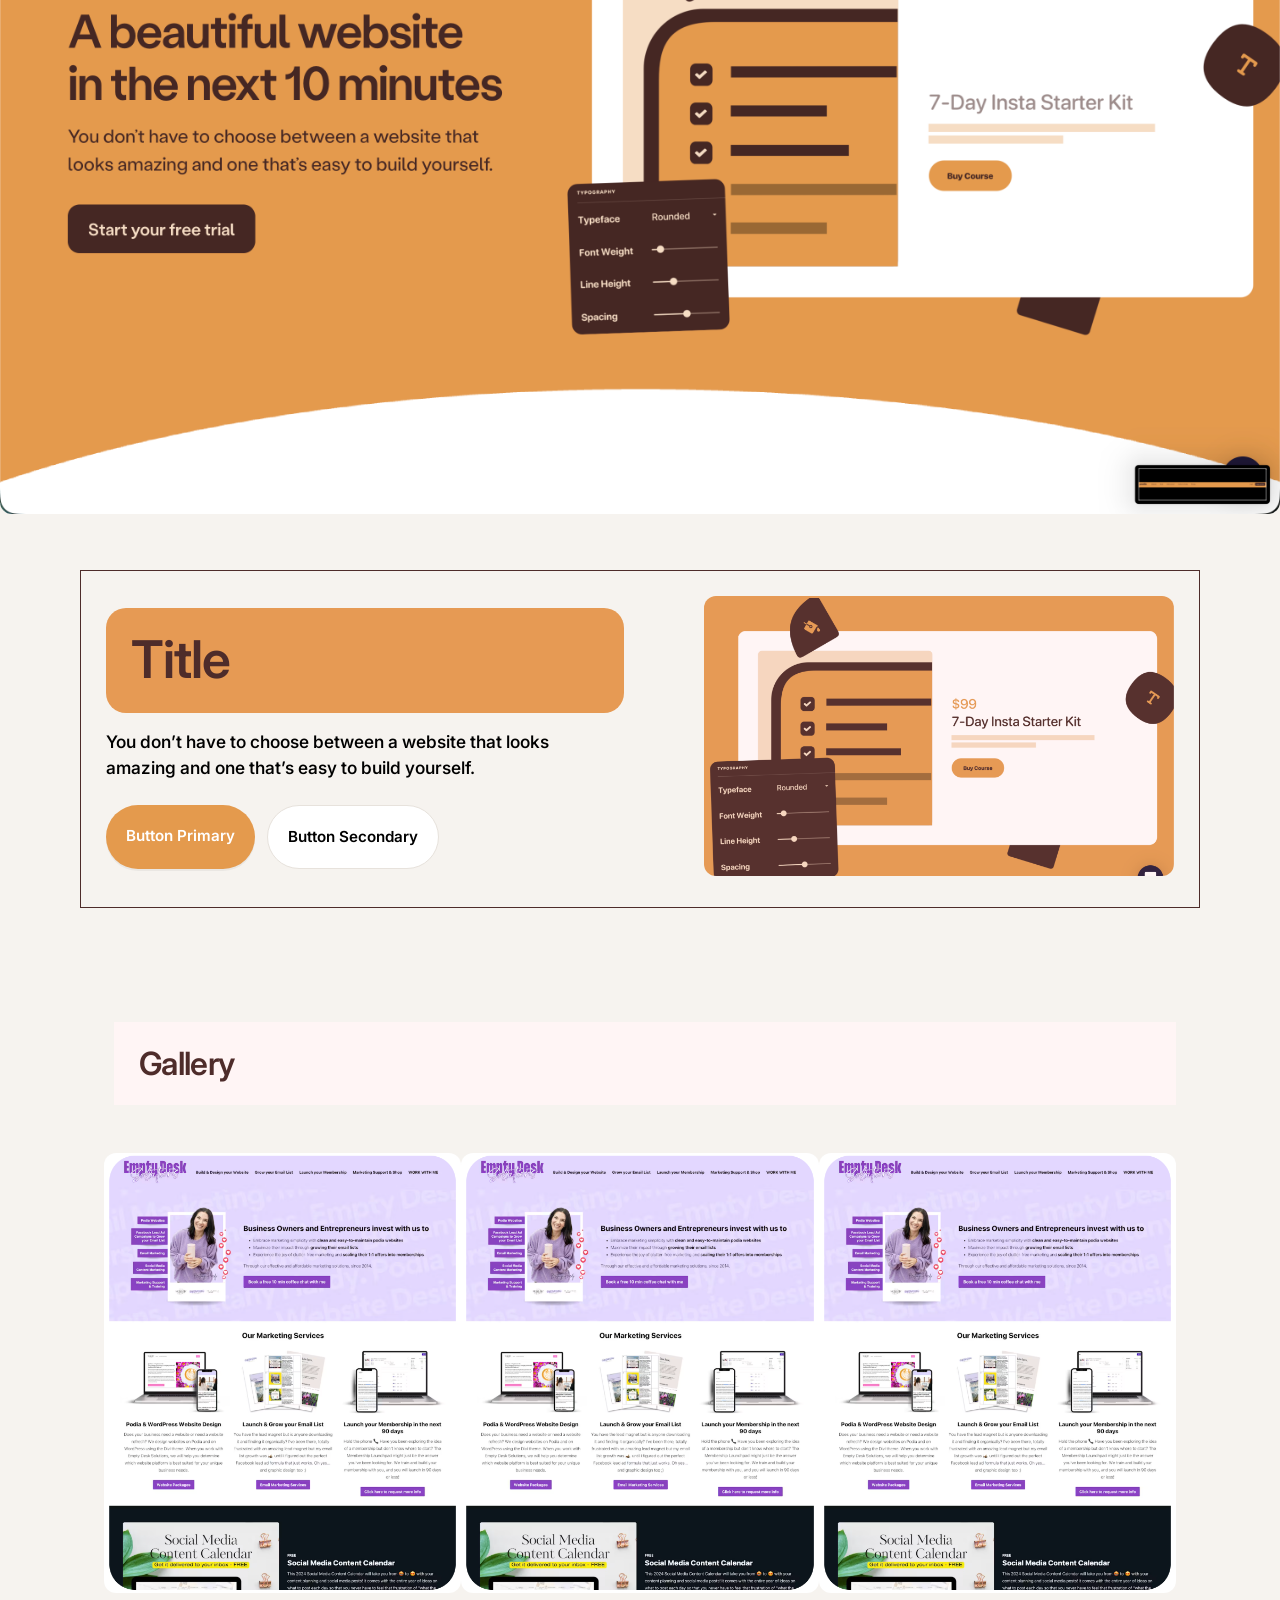
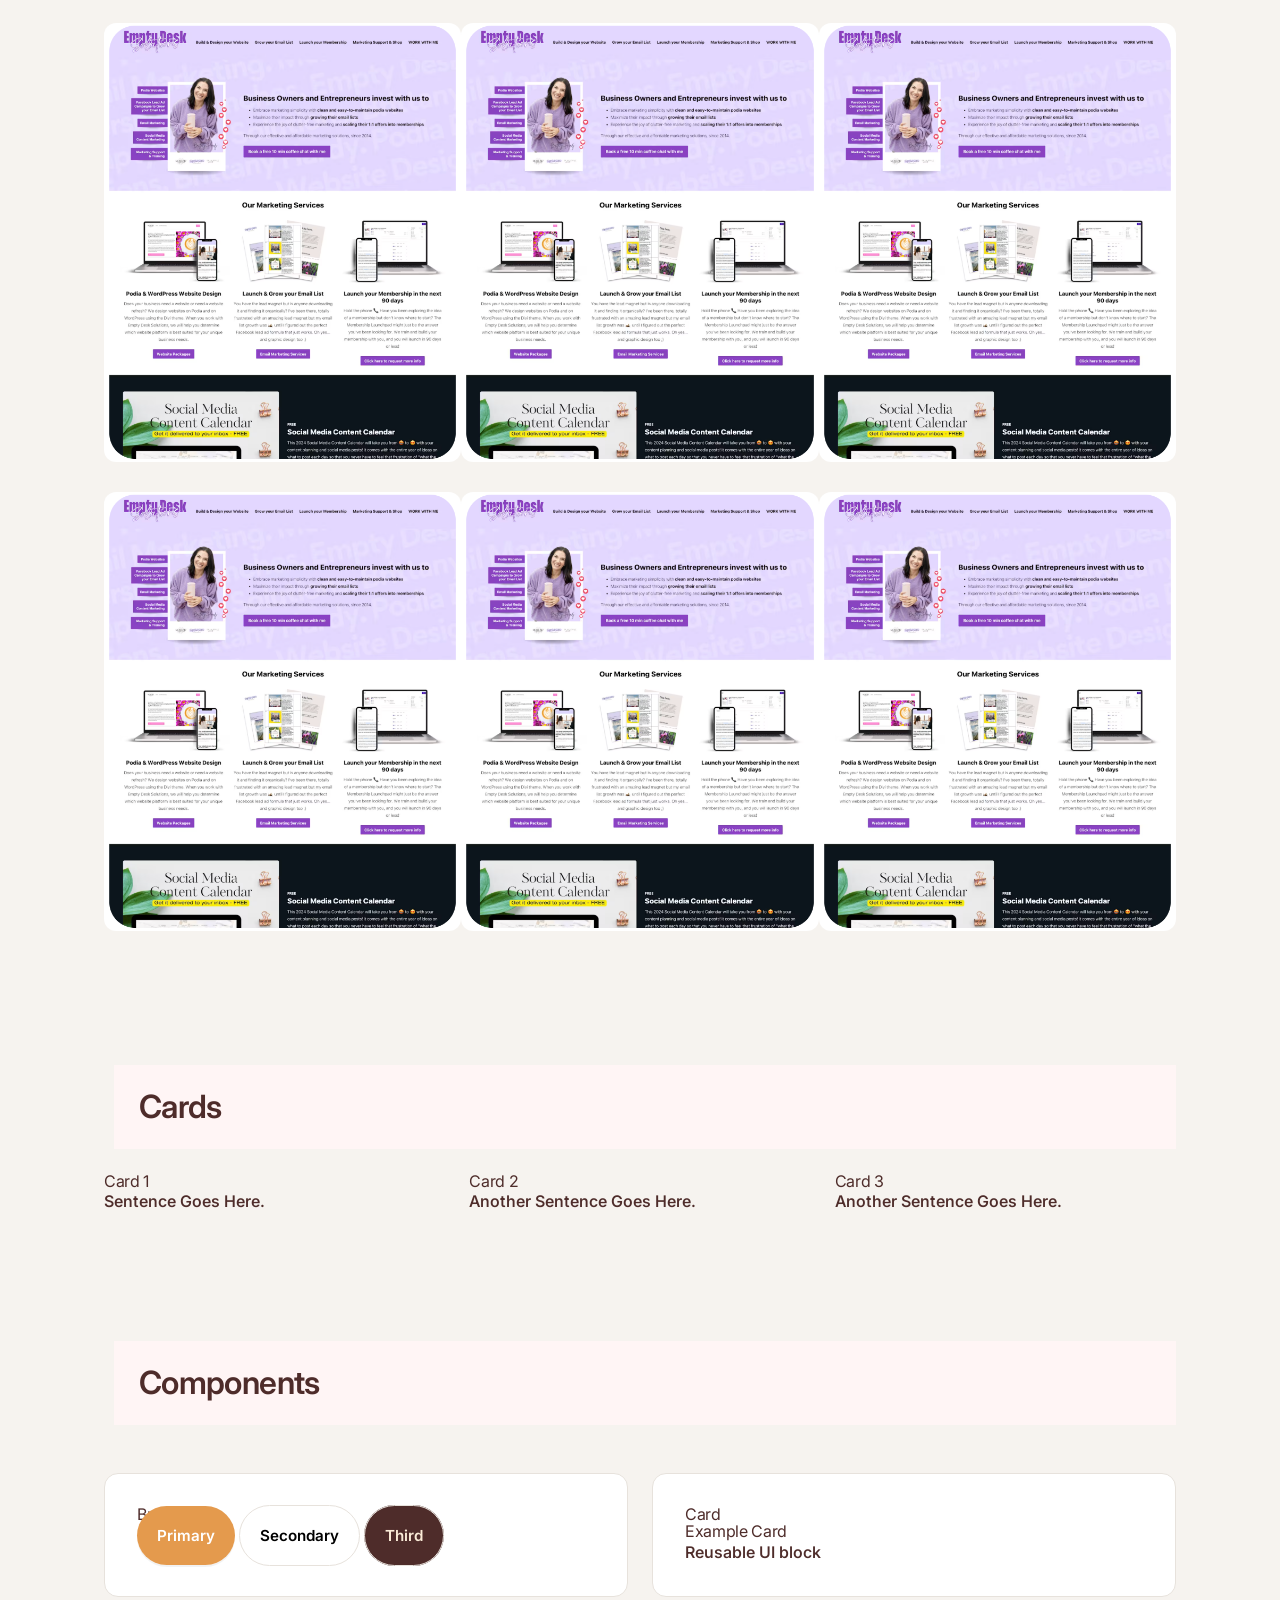
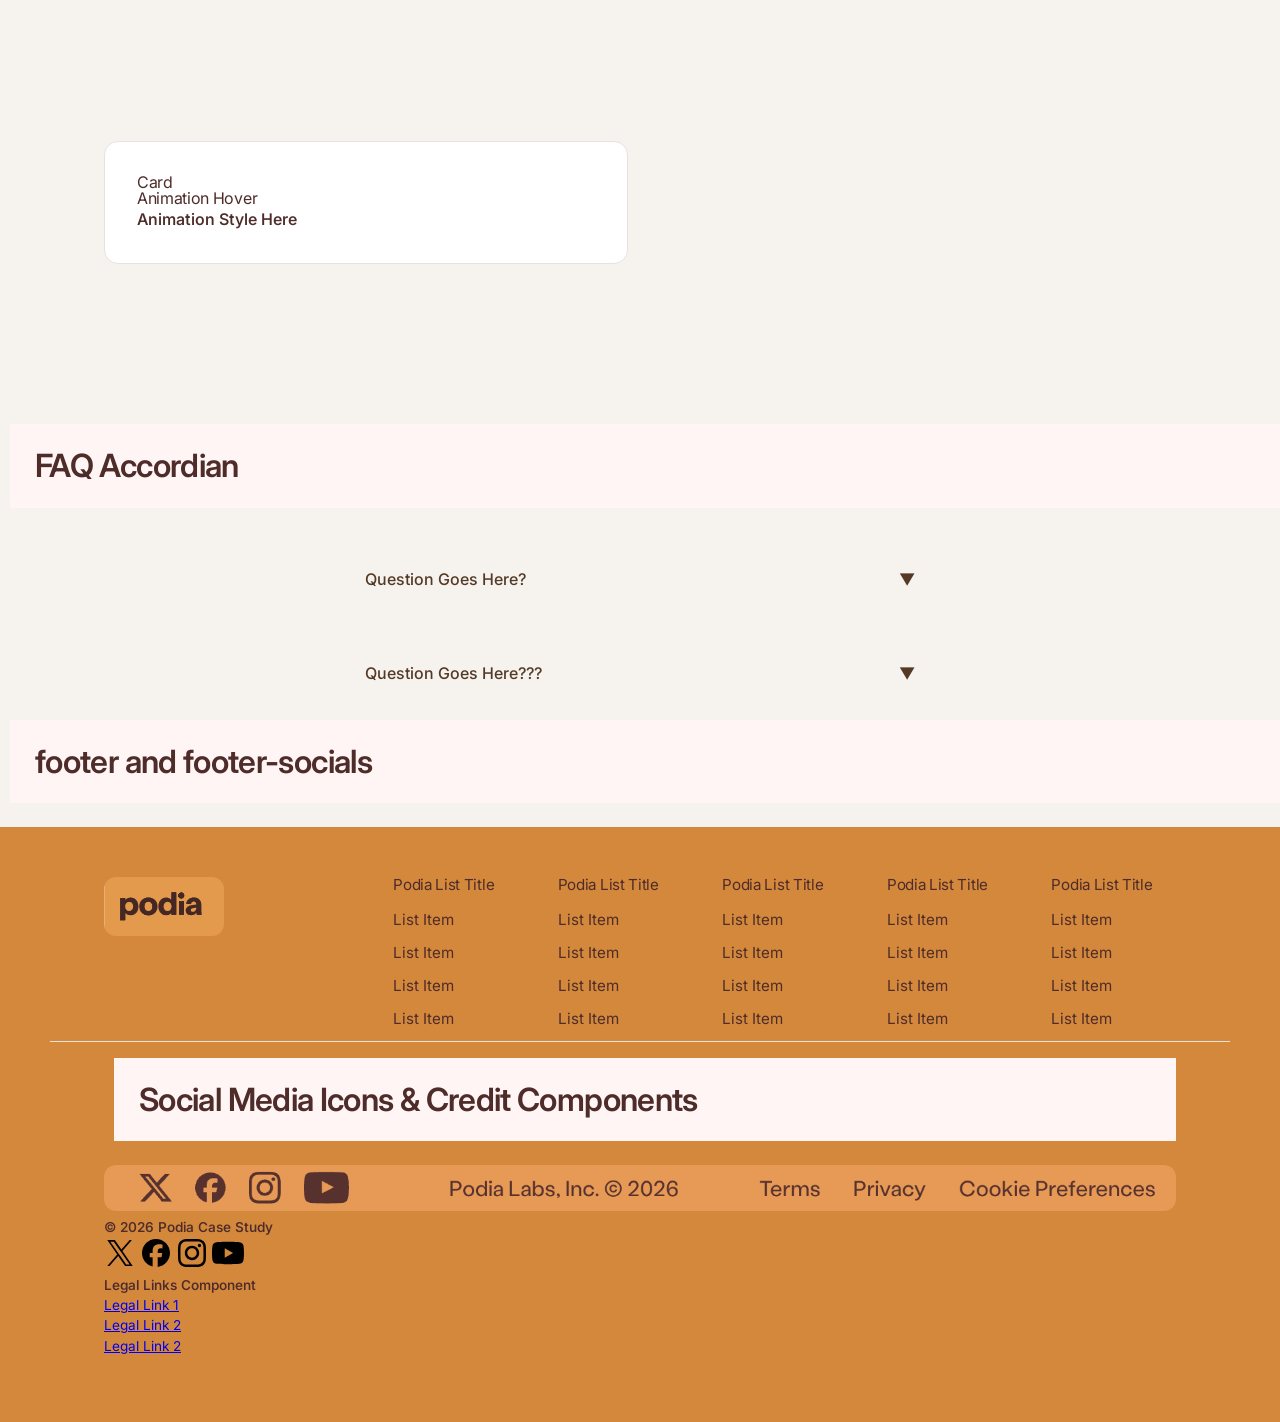
==== commit e01958b9: "redo everything omg" ====
--- a/components/index.html
+++ b/components/index.html
@@ -19,6 +19,8 @@
 
     <h1 class="podia-case-study">Podia Case Study </h1>
     <p>this is a collection of my case study for the Podia website</p>
+
+
 
   <!-- NAV -->
 
@@ -235,7 +237,7 @@
           <h3>Card</h3>
           <div class="card">
             <h3>Animation Hover</h3>
-            <p class="animation">Animation Style Here</p>
+            <p class="nimation">Animation Style Here</p>
           </div>
         </div>
 
--- a/css/main.css
+++ b/css/main.css
@@ -52,6 +52,10 @@
 h1 {
   font-size: 3.2rem;
   font-weight: 600;
+  background-color: #E69A54;
+  padding: 25px;
+  border-radius: 20px;
+
 }
 
 .podia-case-study {
@@ -64,9 +68,10 @@
   font-size: 2rem;
   font-weight: 600;
   margin-bottom: var(--space-3);
-  border-bottom: 1px dotted black; 
-  padding-top: 25px;
+  padding: 25px;
   margin-left: 10px;
+  background-color:#FFF5F5;
+
   
 }
 
@@ -74,15 +79,17 @@
     padding-top: 75px;
 }
 
-h3 {
-  font-size: 1.25rem;
-  padding-bottom: 25px;
+.h3faq {
+  font-size: 1.75rem;
+  font-weight: 400;
+  color: #543A26;
+  background-color: #F6D6BE;
+  padding: 25px;
+  border-radius: 20px;
 }
 
 p {
-  font-size: 1.1rem;
-  max-width: 60ch;
-  margin-top: 25px;
+  font-weight: 550;
   color: #4E2C2A;
 }
 
@@ -621,7 +628,6 @@
     justify-content: center;
   }
 
-  .grid-3,
   .grid-2 {
     grid-template-columns: 1fr;
   }
@@ -643,5 +649,77 @@
 }
 
 
-
-
+/* =========================
+img vs code
+========================= */
+
+
+.component {
+  margin-bottom: 6rem;
+  position: relative;
+}
+
+.component img {
+  max-width: initial;
+}
+.component__img {
+  border: 1px dashed #4E2C2A;
+  margin: 0;
+  overflow-x: auto;
+  position: relative;
+}
+
+.component__name {
+  font-family: monospace;
+  font-size: 1.25rem;
+  font-weight: normal;
+  background: var(--gray-light);
+  padding: 0.25rem;
+  margin: 0;
+}
+.component__code {
+  border: 1px dashed #4E2C2A;
+  margin: 0;
+  position: relative;
+}
+
+.component__code:before,
+.component__img:before {
+  content: "CODE";
+  display: block;
+  padding: 0.25rem;
+  line-height: 1;
+  font-family: monospace;
+  position: absolute;
+  top: 0;
+  right: 0;
+  z-index: 1;
+  background: var(--gray-light);
+  color: var(--gray-dark);
+}
+.component__img:before {
+  content: "IMG";
+}
+
+.sidebar-nav {
+  background: var(--gray-light);
+}
+.sidebar-nav__section {
+  margin-top: 2.5rem;
+}
+.sidebar-nav__heading {
+  font-size: 1rem;
+  text-transform: uppercase;
+  letter-spacing: 2px;
+}
+.sidebar-nav__heading a {
+  text-decoration: none;
+  color: var(--black);
+}
+.sidebar-nav__list {
+  list-style: none;
+  padding: 0;
+}
+.sidebar-nav__list a {
+  text-decoration: none;
+}
